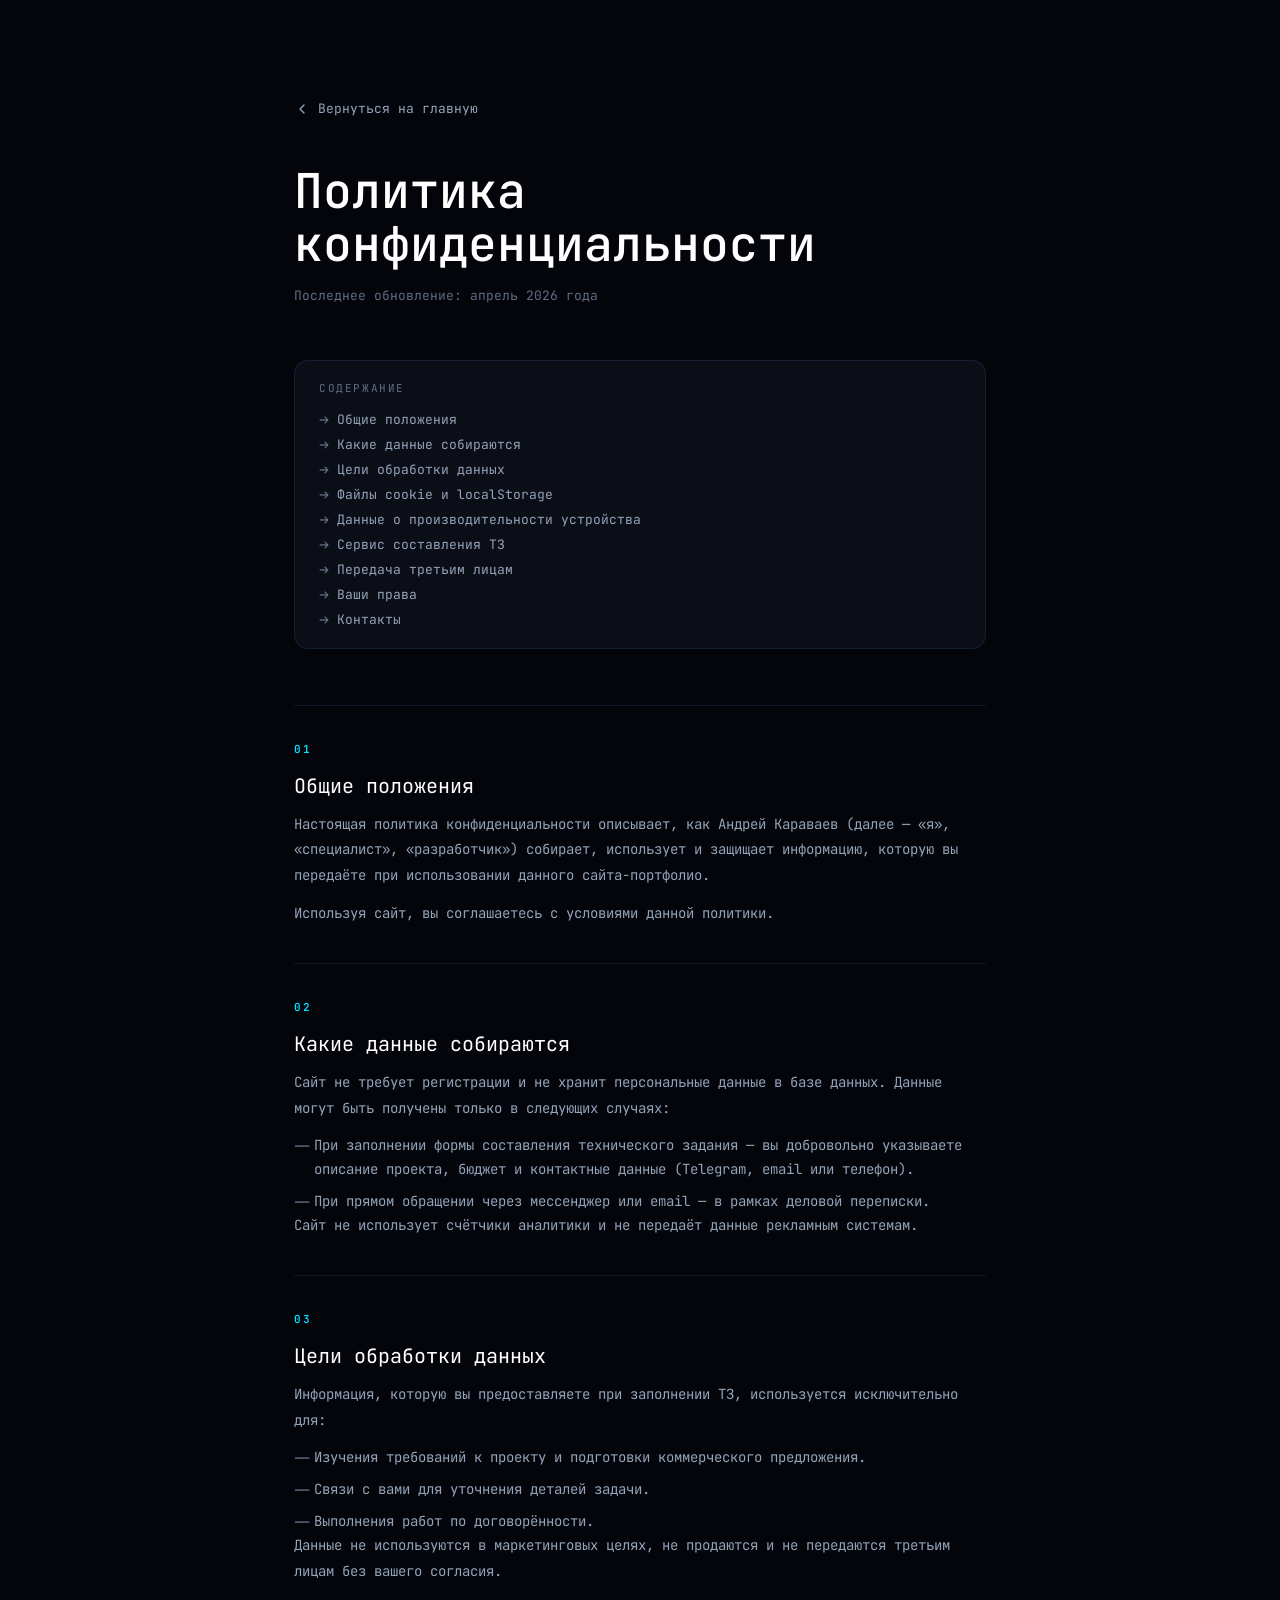
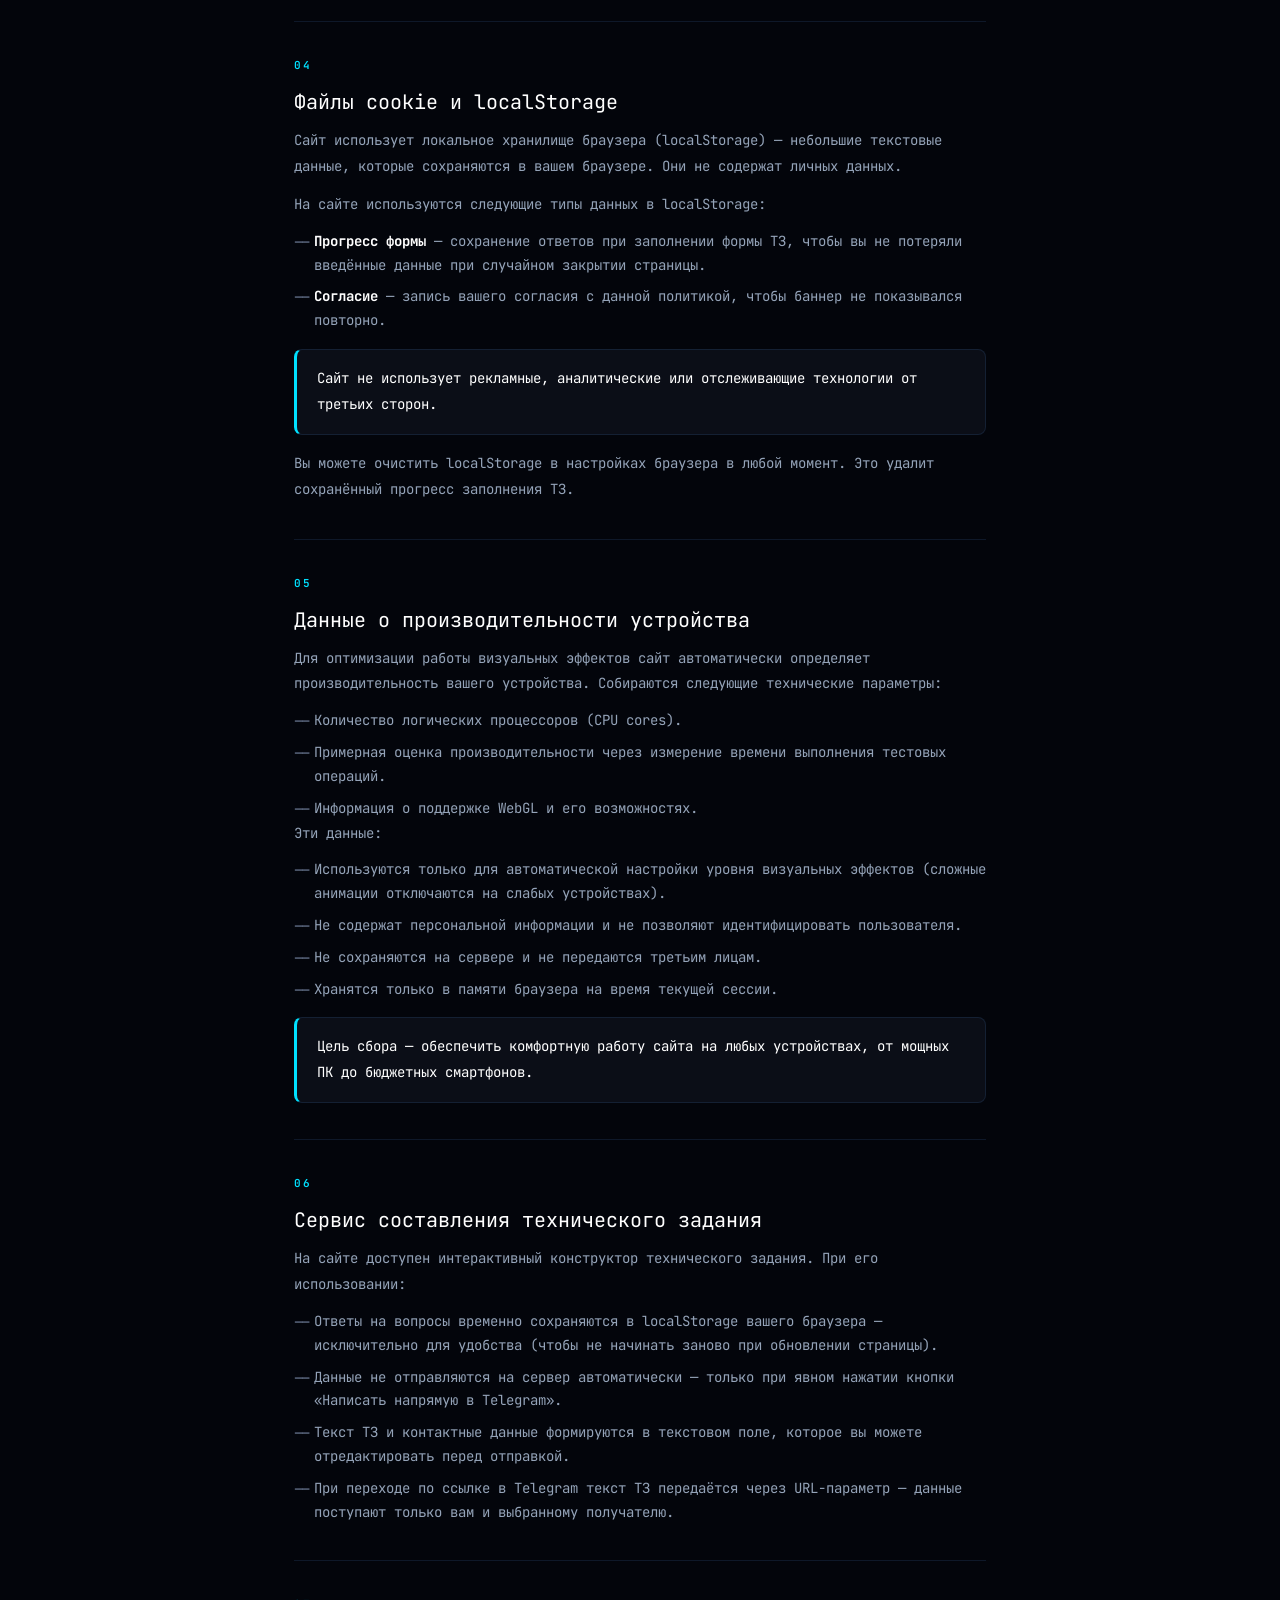
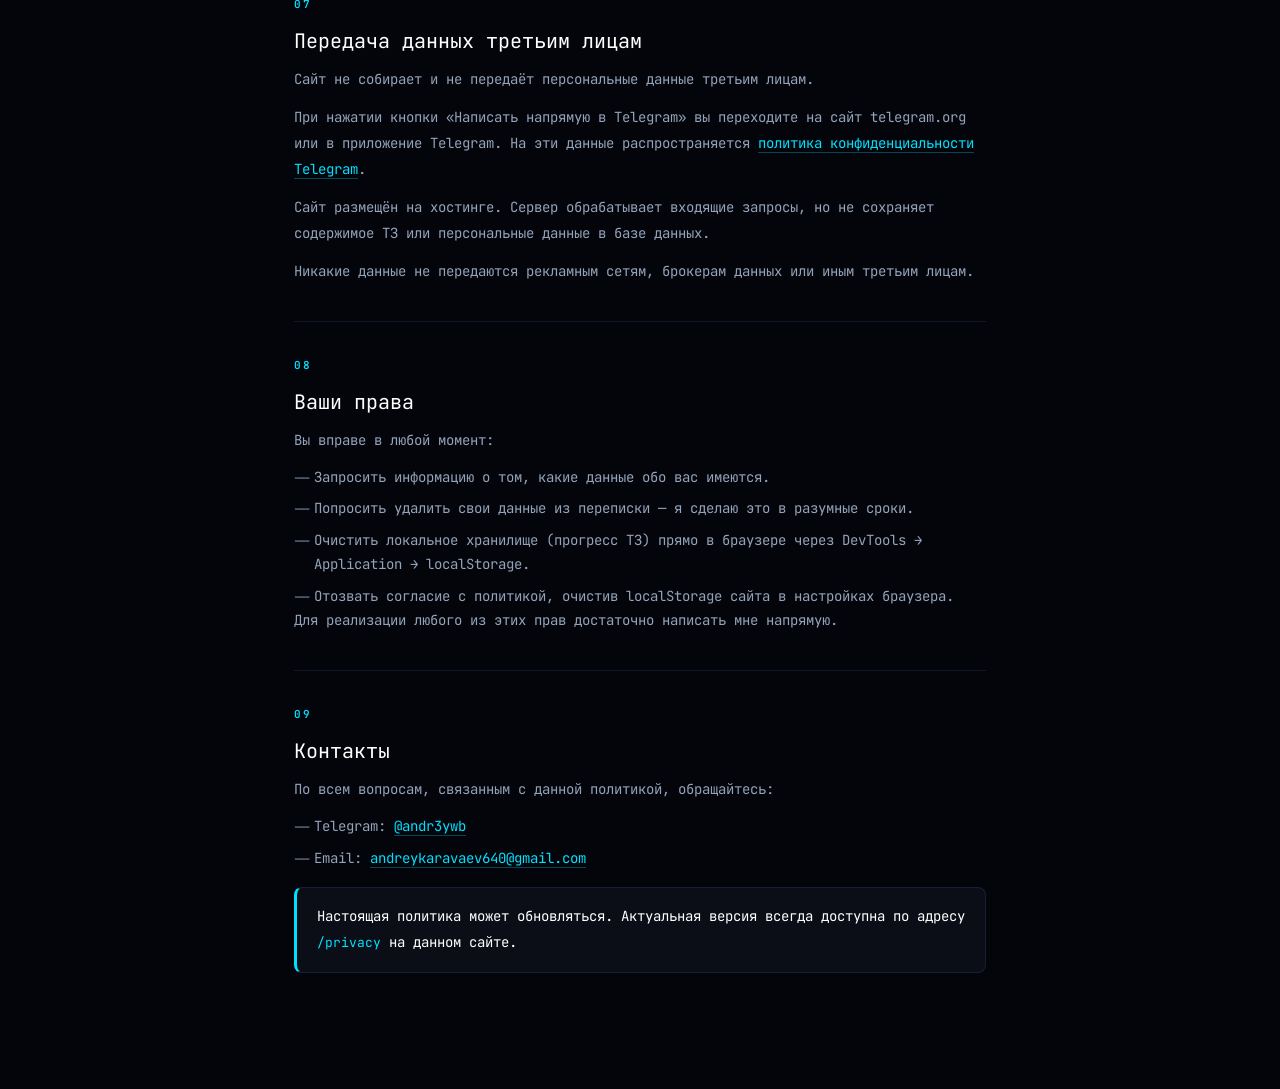
==== privacy.html @ 9a55ae07 "Рефакторинг проекта как статичного сайта" ====
<!DOCTYPE html>
<html lang="ru">
<head>
  <meta charset="UTF-8">
  <meta name="viewport" content="width=device-width, initial-scale=1.0">
  <title>Политика конфиденциальности — Андрей Караваев</title>
  <link rel="stylesheet" href="css/main.css">
  <link rel="stylesheet" href="css/privacy.css">
  <link rel="icon" type="image/x-icon" href="assets/icon.svg">
  <link rel="icon" type="image/png" href="assets/icon.svg">
  <link rel="apple-touch-icon" href="assets/icon.svg">
</head>
<body>
<div class="legal-wrap">

  <a href="index.html" class="legal-back">
    <svg viewBox="0 0 24 24" fill="none" stroke="currentColor" stroke-width="2" stroke-linecap="round" stroke-linejoin="round">
      <polyline points="15 18 9 12 15 6"/>
    </svg>
    Вернуться на главную
  </a>

  <h1 class="legal-title">Политика конфиденциальности</h1>
  <div class="legal-date">Последнее обновление: апрель 2026 года</div>

  <div class="legal-nav">
    <div class="legal-nav-label">Содержание</div>
    <a href="#general">Общие положения</a>
    <a href="#data">Какие данные собираются</a>
    <a href="#purpose">Цели обработки данных</a>
    <a href="#cookies">Файлы cookie и localStorage</a>
    <a href="#performance">Данные о производительности устройства</a>
    <a href="#tz">Сервис составления ТЗ</a>
    <a href="#third-party">Передача третьим лицам</a>
    <a href="#rights">Ваши права</a>
    <a href="#contact">Контакты</a>
  </div>

  <div class="legal-section" id="general">
    <div class="legal-section-title">01</div>
    <h3>Общие положения</h3>
    <p>Настоящая политика конфиденциальности описывает, как Андрей Караваев (далее — «я», «специалист», «разработчик») собирает, использует и защищает информацию, которую вы передаёте при использовании данного сайта-портфолио.</p>
    <p>Используя сайт, вы соглашаетесь с условиями данной политики.</p>
  </div>

  <div class="legal-section" id="data">
    <div class="legal-section-title">02</div>
    <h3>Какие данные собираются</h3>
    <p>Сайт не требует регистрации и не хранит персональные данные в базе данных. Данные могут быть получены только в следующих случаях:</p>
    <ul>
      <li>При заполнении формы составления технического задания — вы добровольно указываете описание проекта, бюджет и контактные данные (Telegram, email или телефон).</li>
      <li>При прямом обращении через мессенджер или email — в рамках деловой переписки.</li>
    </ul>
    <p>Сайт не использует счётчики аналитики и не передаёт данные рекламным системам.</p>
  </div>

  <div class="legal-section" id="purpose">
    <div class="legal-section-title">03</div>
    <h3>Цели обработки данных</h3>
    <p>Информация, которую вы предоставляете при заполнении ТЗ, используется исключительно для:</p>
    <ul>
      <li>Изучения требований к проекту и подготовки коммерческого предложения.</li>
      <li>Связи с вами для уточнения деталей задачи.</li>
      <li>Выполнения работ по договорённости.</li>
    </ul>
    <p>Данные не используются в маркетинговых целях, не продаются и не передаются третьим лицам без вашего согласия.</p>
  </div>

  <div class="legal-section" id="cookies">
    <div class="legal-section-title">04</div>
    <h3>Файлы cookie и localStorage</h3>
    <p>Сайт использует локальное хранилище браузера (localStorage) — небольшие текстовые данные, которые сохраняются в вашем браузере. Они не содержат личных данных.</p>
    <p>На сайте используются следующие типы данных в localStorage:</p>
    <ul>
      <li><strong style="color:var(--text)">Прогресс формы</strong> — сохранение ответов при заполнении формы ТЗ, чтобы вы не потеряли введённые данные при случайном закрытии страницы.</li>
      <li><strong style="color:var(--text)">Согласие</strong> — запись вашего согласия с данной политикой, чтобы баннер не показывался повторно.</li>
    </ul>
    <div class="legal-highlight">
      <p>Сайт не использует рекламные, аналитические или отслеживающие технологии от третьих сторон.</p>
    </div>
    <p>Вы можете очистить localStorage в настройках браузера в любой момент. Это удалит сохранённый прогресс заполнения ТЗ.</p>
  </div>

  <div class="legal-section" id="performance">
    <div class="legal-section-title">05</div>
    <h3>Данные о производительности устройства</h3>
    <p>Для оптимизации работы визуальных эффектов сайт автоматически определяет производительность вашего устройства. Собираются следующие технические параметры:</p>
    <ul>
      <li>Количество логических процессоров (CPU cores).</li>
      <li>Примерная оценка производительности через измерение времени выполнения тестовых операций.</li>
      <li>Информация о поддержке WebGL и его возможностях.</li>
    </ul>
    <p>Эти данные:</p>
    <ul>
      <li>Используются только для автоматической настройки уровня визуальных эффектов (сложные анимации отключаются на слабых устройствах).</li>
      <li>Не содержат персональной информации и не позволяют идентифицировать пользователя.</li>
      <li>Не сохраняются на сервере и не передаются третьим лицам.</li>
      <li>Хранятся только в памяти браузера на время текущей сессии.</li>
    </ul>
    <div class="legal-highlight">
      <p>Цель сбора — обеспечить комфортную работу сайта на любых устройствах, от мощных ПК до бюджетных смартфонов.</p>
    </div>
  </div>

  <div class="legal-section" id="tz">
    <div class="legal-section-title">06</div>
    <h3>Сервис составления технического задания</h3>
    <p>На сайте доступен интерактивный конструктор технического задания. При его использовании:</p>
    <ul>
      <li>Ответы на вопросы временно сохраняются в localStorage вашего браузера — исключительно для удобства (чтобы не начинать заново при обновлении страницы).</li>
      <li>Данные не отправляются на сервер автоматически — только при явном нажатии кнопки «Написать напрямую в Telegram».</li>
      <li>Текст ТЗ и контактные данные формируются в текстовом поле, которое вы можете отредактировать перед отправкой.</li>
      <li>При переходе по ссылке в Telegram текст ТЗ передаётся через URL-параметр — данные поступают только вам и выбранному получателю.</li>
    </ul>
  </div>

  <div class="legal-section" id="third-party">
    <div class="legal-section-title">07</div>
    <h3>Передача данных третьим лицам</h3>
    <p>Сайт не собирает и не передаёт персональные данные третьим лицам.</p>
    <p>При нажатии кнопки «Написать напрямую в Telegram» вы переходите на сайт telegram.org или в приложение Telegram. На эти данные распространяется <a href="https://telegram.org/privacy" target="_blank" rel="noopener noreferrer" class="legal-contact-link">политика конфиденциальности Telegram</a>.</p>
    <p>Сайт размещён на хостинге. Сервер обрабатывает входящие запросы, но не сохраняет содержимое ТЗ или персональные данные в базе данных.</p>
    <p>Никакие данные не передаются рекламным сетям, брокерам данных или иным третьим лицам.</p>
  </div>

  <div class="legal-section" id="rights">
    <div class="legal-section-title">08</div>
    <h3>Ваши права</h3>
    <p>Вы вправе в любой момент:</p>
    <ul>
      <li>Запросить информацию о том, какие данные обо вас имеются.</li>
      <li>Попросить удалить свои данные из переписки — я сделаю это в разумные сроки.</li>
      <li>Очистить локальное хранилище (прогресс ТЗ) прямо в браузере через DevTools → Application → localStorage.</li>
      <li>Отозвать согласие с политикой, очистив localStorage сайта в настройках браузера.</li>
    </ul>
    <p>Для реализации любого из этих прав достаточно написать мне напрямую.</p>
  </div>

  <div class="legal-section" id="contact">
    <div class="legal-section-title">09</div>
    <h3>Контакты</h3>
    <p>По всем вопросам, связанным с данной политикой, обращайтесь:</p>
    <ul>
      <li>Telegram: <a href="https://t.me/andr3ywb" target="_blank" rel="noopener noreferrer" class="legal-contact-link">@andr3ywb</a></li>
      <li>Email: <a href="mailto:andreykaravaev640@gmail.com" class="legal-contact-link">andreykaravaev640@gmail.com</a></li>
    </ul>
    <div class="legal-highlight">
      <p>Настоящая политика может обновляться. Актуальная версия всегда доступна по адресу <code style="font-family:'JetBrains Mono',monospace;color:var(--accent2);font-size:13px">/privacy</code> на данном сайте.</p>
    </div>
  </div>

</div>
</body>
</html>
---- css/main.css ----
/* Цветовая гамма и стиль сайта */
:root {
    --bg:          #03050b;
    --surface:     #0b0e17;
    --surface2:    #141a29;
    --border:      rgba(88, 166, 255, 0.12);
    --border-hi:   rgba(88, 166, 255, 0.3);
    --accent:      #3b82f6;
    --accent2:     #00e1ff;
    --accent-glow: rgba(59, 130, 246, 0.4);
    --blue:        #3b82f6;
    --teal:        #0ea5e9;
    --green:       #10b981;
    --red:         #ef4444;
    --text:        #fff;
    --muted:       #94a3b8;
    --muted2:      #5f6c84;
    --radius:      14px;
    --radius-lg:   20px;
    --shadow:      0 24px 80px -8px #03050b, 0 0 0 1px rgba(59, 130, 246, 0.15);
}
::selection {
    background: var(--accent2);
    color: var(--bg);
}
*,*::before,*::after {
    box-sizing:border-box;
    margin:0;
    padding:0;
    font-family: Unbounded, sans-serif;
}
html {
    width: 100%;
    overflow-x: hidden
}
body {
    background: var(--bg);
    color: var(--text);
    display: flex;
    align-items: center;
    flex-direction: column;
    z-index: 1;
    position: relative;
    min-height: 100vh;
    left: 0;
    right: 0;
}
@font-face {
    font-family:'Unbounded';
    src:url('Unbounded/Unbounded-VariableFont_wght.ttf') format('truetype');
    font-weight:200 900;
    font-style:normal;
    font-display:swap;
}
@font-face {
    font-family:'JetBrains Mono';
    src:url('JetBrains_Mono/JetBrainsMono-VariableFont_wght.ttf') format('truetype');
    font-weight:200 900;
    font-style:normal;
    font-display:swap;
}
.introduce-about h1 {
    font-size: 6vw;
    font-weight: 500;
    transform: scaleX(1.3) !important;
    transform-origin: left;
    color: var(--text);
    line-height: 1.05;
    margin-bottom: 24px;
}
.introduce-about h2 {
    font-size: 3vw;
    font-weight: 300;
    transform-origin: left;
    color: var(--accent2);
    margin-bottom: 20px;
}
.introduce-about h3 {
    font-weight: 300;
    font-family: 'JetBrains Mono', sans-serif;
    font-size: 1.2vw;
    color: var(--muted);
    @media (min-width: 1024px) {
        max-width: 43vw;
    }
}
.introduce::before {
    content: '';
    position: absolute;
    top: 0;
    left: 0;
    width: 100%;
    height: 100%;
    background: var(--bg);
    z-index: 10;
    animation: slideUp 1.8s cubic-bezier(0.77, 0, 0.18, 1) forwards;
    pointer-events: none;
}

.introduce::after {
    content: '';
    position: absolute;
    top: 0;
    left: 0;
    width: 100%;
    height: 100%;
    background: linear-gradient(90deg, var(--bg) 0%, var(--bg) 50%, transparent 100%);
    z-index: 9;
    animation: slideRight 1.8s cubic-bezier(0.77, 0, 0.18, 1) forwards;
    pointer-events: none;
}

.introduce-about h1,
.introduce-about h2,
.introduce-about h3,
.social-links,
.introduce-image {
    opacity: 0;
    transform: translateY(30px) scaleX(1.3);
}

.introduce-about h1 {
    animation: slideInFromBottom 0.6s cubic-bezier(0.23, 1, 0.32, 1) 1.2s forwards;
}

.introduce-about h2 {
    animation: slideInFromBottom 0.6s cubic-bezier(0.23, 1, 0.32, 1) 1.4s forwards;
}

.introduce-about h3 {
    animation: slideInFromBottom 0.6s cubic-bezier(0.23, 1, 0.32, 1) 1.6s forwards;
}

.social-links {
    animation: slideInFromBottom 0.6s cubic-bezier(0.23, 1, 0.32, 1) 1.8s forwards;
}

.introduce-image {
    animation: slideInFromBottom 0.8s cubic-bezier(0.23, 1, 0.32, 1) 1.3s forwards;
}

@keyframes slideUp {
    0% {
        transform: translateY(0);
    }
    80% {
        transform: translateY(-100%);
    }
    100% {
        transform: translateY(-100%);
        opacity: 0;
    }
}

@keyframes slideRight {
    0% {
        transform: translateX(0);
    }
    50% {
        transform: translateX(0);
    }
    100% {
        transform: translateX(100%);
        opacity: 0;
    }
}

@keyframes slideInFromBottom {
    0% {
        opacity: 0;
        transform: translateY(30px);
        filter: blur(5px);
    }
    100% {
        opacity: 1;
        transform: translateY(0);
        filter: blur(0);
    }
}

@media (max-width: 1024px) {
    .introduce::before {
        animation: slideUpMobile 1.5s cubic-bezier(0.77, 0, 0.18, 1) forwards;
    }

    .introduce::after {
        display: none;
    }

    .introduce-about h1,
    .introduce-about h2,
    .introduce-about h3,
    .social-links,
    .introduce-image {
        animation: slideInFromBottom 0.5s cubic-bezier(0.23, 1, 0.32, 1) forwards;
    }

    .introduce-about h1 { animation-delay: 1.0s; }
    .introduce-about h2 { animation-delay: 1.2s; }
    .introduce-about h3 { animation-delay: 1.4s; }
    .social-links { animation-delay: 1.6s; }
    .introduce-image { animation-delay: 1.1s; }

    @keyframes slideUpMobile {
        0% { transform: translateY(0); }
        70% { transform: translateY(-100%); }
        100% { transform: translateY(-100%); opacity: 0; }
    }
}

@media (max-width: 480px) {
    .introduce-about h1 { animation-delay: 0.9s; }
    .introduce-about h2 { animation-delay: 1.1s; }
    .introduce-about h3 { animation-delay: 1.3s; }
    .social-links { animation-delay: 1.5s; }
    .introduce-image { animation-delay: 1.0s; }
}
header nav a {
    text-decoration: none;
    color: var(--text);
    font-family: 'JetBrains Mono', sans-serif;
    transition: 0.5s;
}
header nav a:hover, header nav a:focus, header nav a:active {
    color: var(--accent2);
}
header {
    position: fixed;
    top: 0;
    left: 0;
    width: 100vw;
    display: flex;
    align-items: center;
    justify-content: center;
    z-index: 4;
}

.header-container {
    width: 100%;
    max-width: 1400px;
    margin: 0 auto;
    padding: 0 5vw;
    display: flex;
    justify-content: center;
    align-items: center;
    position: relative;
}

.desktop-nav {
    display: flex;
    align-items: center;
    gap: 2em;
}

.burger-menu {
    display: none;
    flex-direction: column;
    justify-content: space-between;
    width: 50px;
    height: 40px;
    background: transparent;
    border: none;
    cursor: pointer;
    z-index: 5;
    backdrop-filter: blur(20px);
    padding: 5px;
    border-radius: 10px;
}

.burger-line {
    width: 100%;
    height: 2px;
    background: var(--accent2);
    transition: transform 0.3s ease, opacity 0.3s ease, background-color 0.3s ease;
    border-radius: 2px;
}

.burger-menu.active .burger-line:nth-child(1) {
    transform: translateY(14px) rotate(45deg);
}

.burger-menu.active .burger-line:nth-child(2) {
    opacity: 0;
}

.burger-menu.active .burger-line:nth-child(3) {
    transform: translateY(-14px) rotate(-45deg);
}

.mobile-nav {
    position: fixed;
    top: 0;
    right: -100%;
    width: min(320px, 80vw);
    height: 100vh;
    background: var(--surface);
    backdrop-filter: blur(20px);
    padding: 2rem 1.5rem;
    transition: right 0.5s cubic-bezier(0.23, 1, 0.32, 1);
    border-radius: 25px 0 0 25px;
    display: flex;
    flex-direction: column;
    box-shadow: -10px 0 30px rgba(0, 0, 0, 0.5);
    z-index: 4;
}

.mobile-nav.active {
    right: 0;
    z-index: 4;
}

.mobile-nav-header {
    display: flex;
    justify-content: space-between;
    align-items: center;
    margin-bottom: 2.5rem;
    padding-bottom: 1rem;
    border-bottom: 1px solid var(--border);
}

.mobile-nav-title {
    font-family: 'JetBrains Mono', monospace;
    font-size: 1.2rem;
    color: var(--accent2);
    font-weight: 500;
}

.mobile-nav-close {
    background: transparent;
    border: none;
    color: var(--muted);
    font-size: 2rem;
    line-height: 1;
    cursor: pointer;
    transition: color 0.3s ease;
    padding: 0;
    width: 30px;
    height: 30px;
    display: flex;
    align-items: center;
    justify-content: center;
}

.mobile-nav-close:hover {
    color: var(--accent2);
}

.mobile-nav-links {
    display: flex;
    flex-direction: column;
    align-items: flex-start;
    justify-content: center;
    gap: 1rem;
    margin-bottom: 2rem;
    flex: 1;
}

.mobile-link {
    font-family: 'JetBrains Mono', monospace;
    font-size: 1.5rem;
    color: var(--text);
    text-decoration: none;
    padding: 0.75rem 1rem;
    transition: all 0.3s ease;
    border-radius: 8px;
    background: linear-gradient(90deg, transparent 0%, transparent 100%);
}

.mobile-link:active {
    transform: translateY(5px);
}

.mobile-link-tz {
    background: var(--accent2);
    color: var(--bg);
    text-align: center;
    margin-top: 1rem;
    font-family: 'JetBrains Mono', monospace;
    font-size: 1.5rem;
    text-decoration: none;
    padding: 0.75rem 1rem;
    transition: all 0.3s ease;
    border-radius: 8px;
}

.mobile-link-tz:active {
    transform: translateY(5px);
}

.mobile-nav-social {
    font-size: 16px;
    display: flex;
    flex-direction: column;
    align-items: center;
    justify-content: center;
    gap: 0.75rem;
}

.mobile-social-link {
    font-family: 'JetBrains Mono', monospace;
    font-size: 0.9rem;
    color: var(--muted);
    text-decoration: none;
    transition: color 0.3s ease;
}

.mobile-social-link:hover {
    color: var(--accent2);
}

.mobile-nav-overlay {
    position: fixed;
    top: 0;
    left: 0;
    width: 100%;
    height: 100%;
    background: rgba(3, 5, 11, 0.8);
    backdrop-filter: blur(4px);
    opacity: 0;
    visibility: hidden;
    transition: opacity 0.4s ease, visibility 0.4s ease;
}

.mobile-nav-overlay.active {
    opacity: 1;
    visibility: visible;
    z-index: 3;
}


@media (max-width: 1024px) {
    .header-container {
        justify-content: space-between;
        padding: 4vw;
    }

    .desktop-nav {
        display: none;
    }

    .burger-menu {
        display: flex;
    }
}

@media (max-width: 480px) {
    .mobile-link {
        font-size: 1.25rem;
        padding: 0.6rem 0.8rem;
    }
    .mobile-link-tz {
        font-size: 1.25rem;
    }
}
.body-section-introduce {
    display: flex;
    align-items: center;
    justify-content: space-between;
}
.social-links {
    display: flex;
    align-items: center;
    gap: 16px;
    margin-top: 32px;
}
.social-link {
    color: var(--muted2);
    display: grid;
    place-items: center;
    transition: 0.2s;
    aspect-ratio: 1 / 1;
    border-radius: 50%;
    border: 0.15vw solid var(--muted2);
    width: 2vw;
    padding: 0.3vw;
}
.social-link svg {
    fill: currentColor;
}
.social-link:hover {
    background-color: var(--accent2);
    border: 0.15vw solid var(--accent2);
    color: var(--bg);
    transform: scale(1.2);
    box-shadow: var(--accent2) 0 0 25px;
}
.btn-tz {
    font-family: 'JetBrains Mono', monospace;
    font-size: 1.2vw;
    background: var(--accent2);
    color: var(--bg);
    text-decoration: none;
    padding: 15px 25px;
    border-radius: 7px;
    margin-left: 8px;
    transition: 0.2s;
}
header nav {
    padding: 17px 15px;
    display: flex;
    align-items: center;
    justify-content: space-around;
    border-radius: 2em;
    border: none;
    min-width: 300px;
    backdrop-filter: blur(20px);
    gap: 2em;
}
.body-section {
    height: 100vh;
    display: flex;
    justify-content: center;
    align-items: center;
}
.body-section-container {
    display: grid;
    grid-template-columns: 1fr clamp(320px, 40vw, 600px);
    align-items: center;
    width: 100%;
    max-width: 100%;
    padding: 0 3vw 0 5vw;
    gap: 6vw;
    box-sizing: border-box;
}

.introduce-about {
    min-width: 0;
    overflow: visible;
}

.introduce-image {
    display: flex;
    align-items: center;
    justify-content: center;
    height: 100%;
    min-height: 60vh;
}

.photo-frame {
    position: relative;
    width: 100%;
    display: flex;
    justify-content: center;
    align-items: center;
}

.photo-glow {
    display: none;
}

@media (max-width: 1024px) {
    .body-section {
        height: auto;
        min-height: 100vh;
        padding: 100px 0 60px;
        width: 100vw;
    }
    .introduce {
        padding-top: 80px;
    }
    .body-section-container {
        grid-template-columns: 1fr;
        grid-template-rows: auto auto;
        justify-items: center;
        text-align: center;
        gap: 32px;
        padding: 0 6vw;
    }
    .introduce-image {
        grid-row: 1;
        width: clamp(250px, 60vw, 400px);
        min-height: unset;
        justify-content: center;
    }
    .photo-frame {
        max-width: 100%;
    }
    .introduce-about {
        grid-row: 2;
        width: 100%;
        overflow: visible;
    }
    .introduce-about h1 {
        font-size: clamp(28px, 10vw, 48px);
        transform: scaleX(1.3);
        transform-origin: center;
        max-width: 100%;
        display: block;
        text-align: center;
    }
    .introduce-about h2 {
        font-size: clamp(16px, 5vw, 36px);
        text-align: center;
    }
    .introduce-about h3 {
        font-size: clamp(12px, 2.5vw, 18px);
        text-align: justify-all;
    }
    .social-links {
        justify-content: center;
        flex-wrap: wrap;
    }
    .social-link {
        width: clamp(36px, 6vw, 48px);
        border: 0.5vw solid;
        padding: 6px;
    }
    .btn-tz {
        font-size: clamp(12px, 2.5vw, 16px);
    }
}

@media (max-width: 480px) {
    .body-section-container {
        gap: 24px;
        padding: 0 5vw;
    }
    .introduce-about h2 {
        font-size: clamp(20px, 7vw, 30px);
    }
    .introduce-about h3 {
        font-size: 15px;
    }
    .introduce-image {
        width: clamp(160px, 65vw, 280px);
    }
    .social-link {
        width: 38px;
        padding: 6px;
    }
    .btn-tz {
        font-size: 13px;
        padding: 10px 16px;
        margin-left: 0;
    }
}

.projects-section {
    position: relative;
    width: 100%;
    min-height: 100vh;
    padding: 0;
    overflow: visible;
    perspective: 1000px;
    perspective-origin: 50% 50%;
}

.projects-container {
    max-width: 1400px;
    margin: 0 auto;
    padding: 10vh 5vw 20vh;
    position: relative;
    z-index: 1;
}


.section-title-wrapper {
    position: relative;
    height: 60vh;
    display: flex;
    align-items: center;
    justify-content: center;
    margin-bottom: 10vh;
    perspective: 1200px;
}

.section-title {
    font-size: clamp(48px, 12vw, 140px);
    font-weight: 200;
    color: var(--text);
    letter-spacing: -0.02em;
    transform-style: preserve-3d;
    will-change: transform, filter, opacity;
    text-align: center;
    line-height: 1;
    position: relative;
}

.section-title::after {
    content: '';
    position: absolute;
    bottom: -20px;
    left: 50%;
    transform: translateX(-50%);
    width: 0;
    height: 2px;
    background: var(--accent2);
    transition: width 0.8s ease;
    box-shadow: 0 0 20px var(--accent2);
}

.section-title.visible::after {
    width: 200px;
}


.project-card {
    position: relative;
    width: 100%;
    min-height: 70vh;
    margin-bottom: 15vh;
    display: grid;
    grid-template-columns: 1fr 1fr;
    gap: 4vw;
    align-items: center;
    transform-style: preserve-3d;
    will-change: transform, opacity, filter;
    opacity: 0.3;
}

.project-card:nth-child(even) {
    direction: rtl;
}

.project-card:nth-child(even) > * {
    direction: ltr;
}

.project-card.visible {
    opacity: 1;
    transform: rotateX(0deg) translateZ(0) scale(1);
    filter: blur(0);
}

.project-content {
    padding: 2rem;
    position: relative;
    z-index: 2;
}

.project-meta {
    display: flex;
    align-items: center;
    gap: 1rem;
    margin-bottom: 1.5rem;
    font-family: 'JetBrains Mono', monospace;
    font-size: 0.85rem;
}

.project-number {
    color: var(--accent2);
    font-weight: 600;
    font-size: 0.9rem;
}

.project-status {
    color: var(--muted2);
    padding: 0.3rem 0.8rem;
    border: 1px solid var(--border);
    border-radius: 20px;
    background: var(--surface);
}

.project-name {
    font-size: clamp(32px, 5vw, 64px);
    font-weight: 400;
    color: var(--text);
    margin-bottom: 1.5rem;
    line-height: 1.1;
    letter-spacing: -0.01em;
}

.project-desc {
    font-family: 'JetBrains Mono', monospace;
    font-size: clamp(16px, 1.5vw, 20px);
    color: var(--muted);
    line-height: 1.7;
    margin-bottom: 2rem;
    max-width: 90%;
    font-weight: 300;
}

.project-stack {
    display: flex;
    flex-wrap: wrap;
    gap: 0.6rem;
    margin-bottom: 2.5rem;
}

.tech-tag {
    font-family: 'JetBrains Mono', monospace;
    font-size: 0.9rem;
    color: var(--accent);
    padding: 0.4rem 0.9rem;
    background: var(--surface2);
    border: 1px solid var(--border);
    border-radius: 4px;
    transition: all 0.3s ease;
}

.tech-tag:hover {
    border-color: var(--accent2);
    color: var(--accent2);
    transform: translateY(-2px);
}

.project-links {
    display: flex;
    gap: 1rem;
}

.project-link {
    font-family: 'JetBrains Mono', monospace;
    font-size: 1rem;
    text-decoration: none;
    padding: 0.8rem 1.5rem;
    border-radius: 6px;
    transition: all 0.3s ease;
    position: relative;
    overflow: hidden;
}

.project-link.primary {
    background: var(--accent2);
    color: var(--bg);
    font-weight: 500;
}

.project-link.primary:hover {
    transform: translateY(-2px);
    box-shadow: 0 10px 30px rgba(0, 225, 255, 0.3);
}

.project-link:not(.primary) {
    color: var(--text);
    border: 1px solid var(--border);
    background: transparent;
}

.project-link:not(.primary):hover {
    border-color: var(--accent2);
    color: var(--accent2);
}

.project-link.disabled {
    opacity: 0.5;
    cursor: not-allowed;
    pointer-events: none;
}


.project-visual {
    position: relative;
    height: 100%;
    min-height: 400px;
    display: flex;
    align-items: center;
    justify-content: center;
    background: var(--surface);
    border-radius: var(--radius-lg);
    border: 1px solid var(--border);
    overflow: hidden;
}

.visual-inner {
    position: relative;
    width: 80%;
    height: 80%;
    display: flex;
    align-items: center;
    justify-content: center;
}

.network-mesh {
    position: absolute;
    width: 100%;
    height: 100%;
    background:
            radial-gradient(circle at 30% 30%, var(--accent-glow) 0%, transparent 50%),
            radial-gradient(circle at 70% 70%, rgba(0, 225, 255, 0.2) 0%, transparent 50%);
    opacity: 0.6;
}

.node {
    position: absolute;
    width: 12px;
    height: 12px;
    background: var(--accent2);
    border-radius: 50%;
    box-shadow: 0 0 20px var(--accent2);
    animation: pulse 2s ease-in-out infinite;
}

.node-1 { top: 30%; left: 30%; animation-delay: 0s; }
.node-2 { top: 60%; left: 60%; animation-delay: 0.6s; }
.node-3 { top: 45%; left: 45%; animation-delay: 1.2s; }

@keyframes pulse {
    0%, 100% { transform: scale(1); opacity: 1; }
    50% { transform: scale(1.5); opacity: 0.5; }
}

.orbital-system {
    position: relative;
    width: 200px;
    height: 200px;
}

.orbit {
    position: absolute;
    border: 1px solid var(--border-hi);
    border-radius: 50%;
    top: 50%;
    left: 50%;
    transform: translate(-50%, -50%);
}

.orbit-1 {
    width: 100%;
    height: 100%;
    animation: rotate 10s linear infinite;
}

.orbit-2 {
    width: 60%;
    height: 60%;
    animation: rotate 7s linear infinite reverse;
}

.orbit::before {
    content: '';
    position: absolute;
    width: 8px;
    height: 8px;
    background: var(--accent);
    border-radius: 50%;
    top: -4px;
    left: 50%;
    transform: translateX(-50%);
    box-shadow: 0 0 10px var(--accent);
}

.planet {
    position: absolute;
    width: 40px;
    height: 40px;
    background: radial-gradient(circle at 30% 30%, var(--accent2), var(--accent));
    border-radius: 50%;
    top: 50%;
    left: 50%;
    transform: translate(-50%, -50%);
    box-shadow: 0 0 30px var(--accent-glow);
}

@keyframes rotate {
    from { transform: translate(-50%, -50%) rotate(0deg); }
    to { transform: translate(-50%, -50%) rotate(360deg); }
}

.radar-screen {
    position: relative;
    width: 200px;
    height: 200px;
    border: 2px solid var(--border-hi);
    border-radius: 50%;
    background: radial-gradient(circle, var(--surface2) 0%, var(--surface) 100%);
    overflow: hidden;
}

.radar-sweep {
    position: absolute;
    width: 50%;
    height: 50%;
    top: 50%;
    left: 50%;
    background: linear-gradient(45deg, transparent 50%, rgba(239, 68, 68, 0.3) 100%);
    transform-origin: 0 0;
    animation: sweep 4s linear infinite;
    border-radius: 0 0 100% 0;
}

.blip {
    position: absolute;
    width: 8px;
    height: 8px;
    background: var(--red);
    border-radius: 50%;
    box-shadow: 0 0 10px var(--red);
    animation: blip 2s ease-in-out infinite;
}

.blip-1 { top: 30%; left: 60%; animation-delay: 1s; }
.blip-2 { top: 70%; left: 30%; animation-delay: 2.5s; }

@keyframes sweep {
    from { transform: rotate(0deg); }
    to { transform: rotate(360deg); }
}

@keyframes blip {
    0%, 100% { opacity: 0; transform: scale(0); }
    50% { opacity: 1; transform: scale(1); }
}

.candle-chart {
    display: flex;
    align-items: flex-end;
    gap: 8px;
    height: 150px;
    padding: 20px;
}

.candle {
    width: 20px;
    background: var(--surface2);
    border: 1px solid var(--border-hi);
    position: relative;
    animation: grow 1s ease-out forwards;
    transform-origin: bottom;
    transform: scaleY(0);
}

.candle.green { background: var(--green); border-color: var(--green); }
.candle.red { background: var(--red); border-color: var(--red); }
.candle.tall { height: 120px; animation-delay: 0.2s; }
.candle:not(.tall) { height: 80px; }
.candle:nth-child(1) { animation-delay: 0s; }
.candle:nth-child(2) { animation-delay: 0.1s; }
.candle:nth-child(3) { animation-delay: 0.2s; height: 100px; }
.candle:nth-child(4) { animation-delay: 0.3s; }
.candle:nth-child(5) { animation-delay: 0.4s; height: 60px; }

.candle::before {
    content: '';
    position: absolute;
    width: 2px;
    height: 20px;
    background: inherit;
    left: 50%;
    transform: translateX(-50%);
    top: -10px;
}

.candle::after {
    content: '';
    position: absolute;
    width: 2px;
    height: 15px;
    background: inherit;
    left: 50%;
    transform: translateX(-50%);
    bottom: -8px;
}

@keyframes grow {
    to { transform: scaleY(1); }
}

.building-3d {
    position: relative;
    width: 120px;
    height: 180px;
    transform-style: preserve-3d;
    transform: rotateX(-20deg) rotateY(45deg);
    animation: buildingFloat 6s ease-in-out infinite;
}

.floor {
    position: absolute;
    width: 100%;
    height: 50px;
    background: var(--surface2);
    border: 1px solid var(--border-hi);
    left: 0;
}

.floor-1 { bottom: 0; transform: translateZ(0); }
.floor-2 { bottom: 55px; transform: translateZ(10px); }
.floor-3 { bottom: 110px; transform: translateZ(20px); }

.roof {
    position: absolute;
    bottom: 165px;
    left: 50%;
    transform: translateX(-50%) translateZ(30px);
    width: 0;
    height: 0;
    border-left: 60px solid transparent;
    border-right: 60px solid transparent;
    border-bottom: 40px solid var(--accent);
    filter: drop-shadow(0 0 15px var(--accent-glow));
}

@keyframes buildingFloat {
    0%, 100% { transform: rotateX(-20deg) rotateY(45deg) translateY(0); }
    50% { transform: rotateX(-20deg) rotateY(45deg) translateY(-10px); }
}


@media (max-width: 1024px) {
    .project-card {
        grid-template-columns: 1fr;
        min-height: auto;
        gap: 2rem;
    }

    .project-card:nth-child(even) {
        direction: ltr;
    }

    .project-visual {
        min-height: 300px;
        order: -1;
    }

    .section-title-wrapper {
        height: 40vh;
    }
}

@media (max-width: 480px) {
    .projects-container {
        padding: 5vh 4vw 10vh;
    }

    .project-content {
        padding: 1rem;
    }

    .project-stack {
        gap: 0.4rem;
    }

    .tech-tag {
        font-size: 0.7rem;
        padding: 0.3rem 0.6rem;
    }
}
.section-title,
.project-card {
    transition: none !important;
    will-change: transform, filter, opacity;
}

.section-title.visible,
.project-card.visible {
    transition: transform 0.8s cubic-bezier(0.23, 1, 0.32, 1),
    filter 0.6s ease-out,
    opacity 0.4s ease-out !important;
}

.section-title-wrapper {
    height: 80vh;
    margin-bottom: 15vh;
}

.project-card {
    margin-bottom: 25vh;
    min-height: 60vh;
}

.project-visual .visual-inner {
    opacity: 0;
    transform: scale(0.9);
    transition: opacity 1s ease 0.3s, transform 1s ease 0.3s;
}

.project-card.visible .project-visual .visual-inner {
    opacity: 1;
    transform: scale(1);
}

.project-content > * {
    opacity: 0;
    transform: translateY(30px);
    transition: opacity 0.8s ease, transform 0.8s ease;
}

.project-card.visible .project-content > * {
    opacity: 1;
    transform: translateY(0);
}

.project-card.visible .project-meta { transition-delay: 0.1s; }
.project-card.visible .project-name { transition-delay: 0.2s; }
.project-card.visible .project-desc { transition-delay: 0.3s; }
.project-card.visible .project-stack { transition-delay: 0.4s; }
.project-card.visible .project-links { transition-delay: 0.5s; }


.gallery-modal {
    position: fixed;
    inset: 0;
    z-index: 1000;
    display: flex;
    align-items: center;
    justify-content: center;
    opacity: 0;
    visibility: hidden;
    transition: opacity 0.4s ease, visibility 0.4s ease;
}

.gallery-modal.active {
    opacity: 1;
    visibility: visible;
}

.gallery-backdrop {
    position: absolute;
    inset: 0;
    background: rgba(3, 5, 11, 0.95);
    backdrop-filter: blur(20px);
    opacity: 0;
    transition: opacity 0.4s ease;
}

.gallery-modal.active .gallery-backdrop {
    opacity: 1;
}

.gallery-container {
    position: relative;
    width: 90vw;
    max-width: 1200px;
    height: 80vh;
    z-index: 1001;
    transform: scale(0.9) translateY(20px);
    transition: transform 0.5s cubic-bezier(0.23, 1, 0.32, 1);
}

.gallery-modal.active .gallery-container {
    transform: scale(1) translateY(0);
}

.gallery-close {
    position: absolute;
    top: -50px;
    right: 0;
    width: 44px;
    height: 44px;
    background: var(--surface);
    border: 1px solid var(--border);
    border-radius: 50%;
    cursor: pointer;
    display: grid;
    place-items: center;
    transition: all 0.3s ease;
    z-index: 10;
}

.gallery-close:hover {
    border-color: var(--accent2);
    box-shadow: 0 0 20px var(--accent-glow);
    transform: rotate(90deg);
}

.gallery-close svg {
    width: 20px;
    height: 20px;
    stroke: var(--text);
    stroke-width: 2;
    fill: none;
}

.gallery-slider {
    width: 100%;
    height: 100%;
    overflow: hidden;
    border-radius: var(--radius-lg);
    border: 1px solid var(--border);
    background: var(--surface);
    box-shadow: var(--shadow);
}

.gallery-track {
    display: flex;
    height: 100%;
    transition: transform 0.6s cubic-bezier(0.23, 1, 0.32, 1);
}

.gallery-slide {
    min-width: 100%;
    height: 100%;
    display: flex;
    align-items: center;
    justify-content: center;
    padding: 2rem;
}

.gallery-slide img {
    max-width: 100%;
    max-height: 100%;
    object-fit: contain;
    border-radius: var(--radius);
    box-shadow: 0 20px 60px rgba(0, 0, 0, 0.5);
}

.gallery-nav {
    position: absolute;
    bottom: -70px;
    left: 50%;
    transform: translateX(-50%);
    display: flex;
    align-items: center;
    gap: 2rem;
}

.gallery-btn {
    width: 50px;
    height: 50px;
    background: var(--surface);
    border: 1px solid var(--border);
    border-radius: 50%;
    cursor: pointer;
    display: grid;
    place-items: center;
    transition: all 0.3s ease;
}

.gallery-btn:hover:not(:disabled) {
    border-color: var(--accent2);
    box-shadow: 0 0 20px var(--accent-glow);
    transform: scale(1.1);
}

.gallery-btn:disabled {
    opacity: 0.3;
    cursor: not-allowed;
}

.gallery-btn svg {
    width: 24px;
    height: 24px;
    stroke: var(--text);
    stroke-width: 2;
    fill: none;
}

.gallery-dots {
    display: flex;
    gap: 0.75rem;
}

.gallery-dot {
    width: 8px;
    height: 8px;
    background: var(--border-hi);
    border-radius: 50%;
    cursor: pointer;
    transition: all 0.3s ease;
    position: relative;
}

.gallery-dot::after {
    content: '';
    position: absolute;
    inset: -4px;
    border: 1px solid transparent;
    border-radius: 50%;
    transition: border-color 0.3s ease;
}

.gallery-dot:hover {
    background: var(--accent);
}

.gallery-dot.active {
    background: var(--accent2);
    box-shadow: 0 0 10px var(--accent2);
}

.gallery-dot.active::after {
    border-color: var(--accent2);
}

.gallery-counter {
    position: absolute;
    top: -50px;
    left: 0;
    font-family: 'JetBrains Mono', monospace;
    font-size: 0.9rem;
    color: var(--muted);
}

.gallery-counter span:first-child {
    color: var(--accent2);
    font-weight: 600;
}

@media (max-width: 768px) {
    .gallery-container {
        width: 95vw;
        height: 60vh;
    }

    .gallery-nav {
        bottom: -60px;
        gap: 1rem;
    }

    .gallery-btn {
        width: 44px;
        height: 44px;
    }

    .gallery-close {
        top: -45px;
        width: 40px;
        height: 40px;
    }
}
.about {
    min-height: 100vh;
    display: flex;
    justify-content: center;
    align-items: center;
    padding: 100px 5vw;
    font-family: "JetBrains Mono", monospace !important;
}

.terminal-window {
    width: min(780px, 92vw);
    background: var(--surface);
    border: 1px solid var(--border);
    border-radius: 12px;
    overflow-x: hidden;
    overflow-y: auto;
    box-shadow: var(--shadow);
}
.terminal-topbar {
    display: flex;
    align-items: center;
    gap: 12px;
    padding: 12px 16px;
    background: var(--surface2);
    border-bottom: 1px solid var(--border);
    position: relative;
    user-select: none;
}

.terminal-dots {
    display: flex;
    gap: 7px;
    flex-shrink: 0;
}

.dot {
    width: 12px;
    height: 12px;
    border-radius: 50%;
}
.dot-red    { background: #ff5f57; }
.dot-yellow { background: #febc2e; }
.dot-green  { background: #28c840; }

.terminal-title {
    position: absolute;
    left: 50%;
    transform: translateX(-50%);
    font-family: 'JetBrains Mono', monospace;
    font-size: 12px;
    color: var(--muted2);
    pointer-events: none;
}

.terminal-body {
    padding: 24px 28px 32px;
    display: flex;
    flex-direction: column;
    gap: 0;
    max-height: 70vh;
    overflow-y: auto;
    scroll-behavior: smooth;
}

.terminal-body::-webkit-scrollbar { width: 4px; }
.terminal-body::-webkit-scrollbar-track { background: transparent; }
.terminal-body::-webkit-scrollbar-thumb { background: var(--border-hi); border-radius: 2px; }

.terminal-line {
    display: flex;
    align-items: center;
    margin-top: 20px;
    font-family: 'JetBrains Mono', monospace;
    font-size: clamp(13px, 1.3vw, 15px);
    line-height: 1.5;
}

.terminal-line:first-child { margin-top: 0; }

.prompt  { color: var(--text); white-space: nowrap; font-family: 'JetBrains Mono', monospace;}
.cmd-text { color: var(--text); font-family: 'JetBrains Mono', monospace;}

.terminal-output {
    font-family: 'JetBrains Mono', monospace;
    font-size: clamp(12px, 1.2vw, 14px);
    color: var(--muted);
    line-height: 1.85;
    margin-top: 8px;
    margin-left: 2px;
    padding-left: 14px;
    border-left: 1px solid var(--border);
}

.out-accent { color: var(--accent2); font-family: 'JetBrains Mono', monospace;}
.out-result { color: var(--accent2); font-family: 'JetBrains Mono', monospace;}
.out-muted  { font-family: 'JetBrains Mono', monospace;}
.terminal-link { font-family: 'JetBrains Mono', monospace; text-decoration: underline; color: var(--accent2); }

.loading-dots {
    font-family: 'JetBrains Mono', monospace;
    color: var(--accent2);
}

.cursor-blink {
    display: inline-block;
    color: var(--text);
    font-family: 'JetBrains Mono', monospace;
    animation: blink 1.1s step-end infinite;
}

@keyframes blink {
    0%, 100% { opacity: 1; }
    50%       { opacity: 0; }
}

@media (max-width: 600px) {
    .terminal-title  { display: none; }
    .terminal-body   { padding: 16px 16px 24px; max-height: 80vh; }
    .terminal-line   { flex-wrap: wrap; margin-top: 16px; }
    .terminal-output { font-size: 12px; padding-left: 10px; }
}

.profile-photo {
    width: 35vw;
    @media (max-width: 1024px) {
        width: 45vw;
    }
    @media (max-width: 640px) {
        width: 70vw;
    }
    height: auto;
    display: block;
    -webkit-mask-composite: destination-in;
    mask-image: linear-gradient(
            to bottom,
            black 0%,
            black 55%,
            black 70%,      /* Increased from 55% */
            rgba(0,0,0,0.9) 87%,  /* Less transparent */
            transparent 100%      /* Fully visible at bottom */
    ),
    linear-gradient(
            to right,
            transparent 0%,
            black 12%,
            black 88%,
            transparent 100%
    );
    mask-composite: intersect;
    filter: drop-shadow(0 10px 60px var(--surface2));
}

.cookie-banner {
    position: fixed;
    bottom: 20px;
    left: 20px;
    right: 20px;
    z-index: 9999;
    display: none;
    justify-content: center;
    align-items: center;
    pointer-events: none;
}

.cookie-content {
    max-width: 1100px;
    width: fit-content;
    background: var(--surface);
    backdrop-filter: blur(20px);
    -webkit-backdrop-filter: blur(20px);
    border: 1px solid var(--border-hi);
    border-radius: var(--radius-lg);
    box-shadow: var(--shadow), 0 10px 40px -10px rgba(0, 225, 255, 0.2);
    padding: 16px 24px;
    display: flex;
    align-items: center;
    gap: 24px;
    pointer-events: all;
    animation: slideUpCookie 0.6s cubic-bezier(0.23, 1, 0.32, 1) forwards;
    transform-origin: bottom center;
}

@keyframes slideUpCookie {
    0% {
        opacity: 0;
        transform: translateY(30px) scale(0.95);
    }
    100% {
        opacity: 1;
        transform: translateY(0) scale(1);
    }
}
.cookie-policy-link {
    color: var(--accent2);
    text-decoration: none;
    border-bottom: 1px solid rgba(0, 225, 255, 0.35);
    font-family: 'JetBrains Mono', monospace;
    transition: border-color 0.2s;
}
.cookie-policy-link:hover { border-color: var(--accent2); }
.cookie-icon {
    color: var(--accent2);
    flex-shrink: 0;
    display: flex;
    align-items: center;
    justify-content: center;
    border: 1px solid var(--border);
    border-radius: 50%;
    width: 48px;
    height: 48px;
    background: var(--surface2);
}

.cookie-icon svg {
    width: 28px;
    height: 28px;
}

.cookie-text h4 {
    font-family: 'JetBrains Mono', monospace;
    font-size: 1rem;
    font-weight: 500;
    color: var(--text);
    margin-bottom: 4px;
    letter-spacing: 0.02em;
}

.cookie-text p {
    font-family: 'JetBrains Mono', monospace;
    font-size: 0.85rem;
    color: var(--muted);
    line-height: 1.5;
    margin: 0;
    max-width: 500px;
}

.cookie-actions {
    display: flex;
    align-items: center;
    gap: 12px;
    flex-shrink: 0;
}

.cookie-btn {
    font-family: 'JetBrains Mono', monospace;
    font-size: 0.9rem;
    padding: 10px 22px;
    border-radius: 8px;
    border: none;
    cursor: pointer;
    transition: all 0.25s ease;
    font-weight: 500;
    letter-spacing: 0.02em;
    white-space: nowrap;
}

.cookie-btn-primary {
    background: var(--accent2);
    color: var(--bg);
    border: 1px solid var(--accent2);
}

.cookie-btn-primary:hover {
    background: transparent;
    color: var(--accent2);
    box-shadow: 0 0 15px var(--accent-glow);
    transform: translateY(-2px);
}

.cookie-btn-secondary {
    background: transparent;
    color: var(--text);
    border: 1px solid var(--border);
}

.cookie-btn-secondary:hover {
    border-color: var(--accent2);
    color: var(--accent2);
    background: var(--surface2);
    transform: translateY(-2px);
}

@media (max-width: 768px) {
    .cookie-banner {
        bottom: 10px;
        left: 10px;
        right: 10px;
    }

    .cookie-content {
        flex-direction: column;
        align-items: flex-start;
        gap: 16px;
        padding: 20px;
        width: 100%;
    }

    .cookie-icon {
        width: 40px;
        height: 40px;
    }

    .cookie-icon svg {
        width: 24px;
        height: 24px;
    }

    .cookie-text h4 {
        font-size: 1rem;
    }

    .cookie-text p {
        font-size: 0.8rem;
        max-width: 100%;
    }

    .cookie-actions {
        width: 100%;
        justify-content: stretch;
        gap: 10px;
    }

    .cookie-btn {
        flex: 1;
        text-align: center;
        padding: 10px 0;
        font-size: 0.85rem;
    }
}

@media (max-width: 380px) {
    .cookie-actions {
        flex-direction: column;
        gap: 8px;
    }
    .cookie-btn {
        width: 100%;
    }
}
footer {
    width: 100%;
    background: linear-gradient(180deg, var(--surface) 0%, var(--bg) 100%);
    border-top: 1px solid var(--border);
    margin-top: 0;
    position: relative;
    overflow: hidden;
}

.footer-container {
    max-width: 1400px;
    margin: 0 auto;
    padding: 60px 5vw 40px;
    position: relative;
    z-index: 2;
}
.footer-grid {
    display: grid;
    grid-template-columns: 1.5fr 1fr 1fr 1.2fr;
    gap: 40px;
    margin-bottom: 50px;
}

.footer-brand {
    display: flex;
    flex-direction: column;
    gap: 20px;
}

.footer-logo {
    font-family: 'JetBrains Mono', monospace;
    font-size: 1.5rem;
    font-weight: 500;
    color: var(--accent2);
    letter-spacing: -0.02em;
    position: relative;
    display: inline-block;
    width: fit-content;
}

.footer-logo::after {
    content: '';
    position: absolute;
    bottom: -4px;
    left: 0;
    width: 60%;
    height: 2px;
    background: linear-gradient(90deg, var(--accent2), transparent);
}

.footer-tagline {
    font-family: 'JetBrains Mono', monospace;
    font-size: 0.85rem;
    color: var(--muted);
    line-height: 1.6;
    max-width: 280px;
}

.footer-social {
    display: flex;
    gap: 16px;
    margin-top: 8px;
}

.footer-social-link {
    width: 40px;
    height: 40px;
    display: grid;
    place-items: center;
    background: var(--surface2);
    border: 1px solid var(--border);
    border-radius: 50%;
    color: var(--accent2);
    transition: all 0.3s ease;
}

.footer-social-link svg {
    width: 18px;
    height: 18px;
    fill: currentColor;
}

.footer-social-link:hover {
    transform: translateY(-3px);
    border-color: var(--accent2);
    box-shadow: 0 0 20px var(--accent-glow);
    background: var(--accent2);
    color: var(--bg);
}

.footer-col h4 {
    font-family: 'JetBrains Mono', monospace;
    font-size: 0.9rem;
    font-weight: 500;
    color: var(--text);
    margin-bottom: 20px;
    letter-spacing: 0.05em;
    position: relative;
    display: inline-block;
}

.footer-col h4::after {
    content: '';
    position: absolute;
    bottom: -6px;
    left: 0;
    width: 30px;
    height: 1px;
    background: var(--accent2);
    transition: width 0.3s ease;
}

.footer-col:hover h4::after {
    width: 50px;
}

.footer-links {
    list-style: none;
    padding: 0;
    margin: 0;
    display: flex;
    flex-direction: column;
    gap: 12px;
}

.footer-links li a {
    font-family: 'JetBrains Mono', monospace;
    font-size: 0.85rem;
    color: var(--muted);
    text-decoration: none;
    transition: all 0.2s ease;
    display: inline-block;
    position: relative;
}

.footer-links li a::before {
    content: '→';
    position: absolute;
    left: -16px;
    opacity: 0;
    transition: all 0.2s ease;
    color: var(--accent2);
    font-size: 0.8rem;
}

.footer-links li a:hover {
    color: var(--accent2);
    transform: translateX(12px);
}

.footer-links li a:hover::before {
    opacity: 1;
    transform: translateX(-4px);
}

.footer-bottom {
    padding-top: 30px;
    margin-top: 20px;
    border-top: 1px solid var(--border);
    display: flex;
    justify-content: space-between;
    align-items: center;
    flex-wrap: wrap;
    gap: 20px;
}

.footer-copyright {
    font-family: 'JetBrains Mono', monospace;
    font-size: 0.75rem;
    color: var(--muted2);
}

.footer-copyright a {
    color: var(--accent2);
    text-decoration: none;
    transition: color 0.2s;
}

.footer-copyright a:hover {
    text-decoration: underline;
}

.footer-meta {
    display: flex;
    gap: 24px;
}

.footer-meta a {
    font-family: 'JetBrains Mono', monospace;
    font-size: 0.75rem;
    color: var(--muted2);
    text-decoration: none;
    transition: color 0.2s;
}

.footer-meta a:hover {
    color: var(--accent2);
}

.scroll-top {
    position: fixed;
    bottom: 30px;
    right: 30px;
    width: 48px;
    height: 48px;
    background: var(--surface);
    border: 1px solid var(--border);
    border-radius: 50%;
    display: grid;
    place-items: center;
    cursor: pointer;
    z-index: 100;
    opacity: 0;
    visibility: hidden;
    transition: all 0.3s ease;
    color: var(--accent2);
}

.scroll-top.visible {
    opacity: 1;
    visibility: visible;
}

.scroll-top:hover {
    transform: translateY(-5px);
    border-color: var(--accent2);
    box-shadow: 0 0 20px var(--accent-glow);
    background: var(--accent2);
    color: var(--bg);
}

.scroll-top svg {
    width: 20px;
    height: 20px;
    stroke: currentColor;
    stroke-width: 2;
    fill: none;
}

@media (max-width: 1024px) {
    .footer-grid {
        grid-template-columns: repeat(2, 1fr);
        gap: 40px;
    }

    .footer-brand {
        grid-column: span 2;
    }

    .footer-tagline {
        max-width: 100%;
    }
}

@media (max-width: 768px) {
    .footer-container {
        padding: 40px 5vw 30px;
    }

    .footer-grid {
        grid-template-columns: 1fr;
        gap: 32px;
    }

    .footer-brand {
        grid-column: span 1;
    }

    .footer-bottom {
        flex-direction: column;
        text-align: center;
        gap: 12px;
    }

    .footer-meta {
        justify-content: center;
        flex-wrap: wrap;
        gap: 16px;
    }

    .scroll-top {
        bottom: 20px;
        right: 20px;
        width: 40px;
        height: 40px;
    }
}

@media (max-width: 480px) {
    .footer-social-link {
        width: 36px;
        height: 36px;
    }

    .footer-contact li {
        font-size: 0.75rem;
    }

    .footer-contact-icon {
        width: 28px;
        height: 28px;
    }
}
---- css/privacy.css ----
* {
    font-family: 'JetBrains Mono', monospace !important;
}

.legal-wrap {
    width: 100%;
    max-width: 820px;
    padding: 100px 5vw 80px;
}

.legal-back {
    display: inline-flex;
    align-items: center;
    gap: 8px;
    font-family: 'JetBrains Mono', monospace;
    font-size: 13px;
    color: var(--muted);
    text-decoration: none;
    margin-bottom: 48px;
    transition: color 0.2s;
}
.legal-back:hover { color: var(--accent2); }
.legal-back svg { width: 16px; height: 16px; }

.legal-label {
    font-family: 'JetBrains Mono', monospace;
    font-size: 11px;
    font-weight: 600;
    letter-spacing: 2px;
    text-transform: uppercase;
    color: var(--accent2);
    margin-bottom: 16px;
}

.legal-title {
    font-size: clamp(28px, 5vw, 48px);
    font-weight: 500;
    color: var(--text);
    line-height: 1.1;
    margin-bottom: 16px;
}

.legal-date {
    font-family: 'JetBrains Mono', monospace;
    font-size: 13px;
    color: var(--muted2);
    margin-bottom: 56px;
}

.legal-section {
    border-top: 1px solid var(--border);
    padding-top: 36px;
    margin-bottom: 36px;
}

.legal-section-title {
    font-family: 'JetBrains Mono', monospace;
    font-size: 11px;
    font-weight: 600;
    letter-spacing: 1.6px;
    text-transform: uppercase;
    color: var(--accent2);
    margin-bottom: 16px;
}

.legal-section h3 {
    font-size: clamp(16px, 2vw, 20px);
    font-weight: 400;
    color: var(--text);
    margin-bottom: 12px;
    line-height: 1.4;
}

.legal-section p {
    font-family: 'JetBrains Mono', monospace;
    font-size: 14px;
    color: var(--muted);
    line-height: 1.85;
    margin-bottom: 12px;
}

.legal-section p:last-child { margin-bottom: 0; }

.legal-section ul {
    list-style: none;
    display: flex;
    flex-direction: column;
    gap: 8px;
    margin-top: 4px;
}

.legal-section ul li {
    font-family: 'JetBrains Mono', monospace;
    font-size: 14px;
    color: var(--muted);
    line-height: 1.7;
    padding-left: 20px;
    position: relative;
}

.legal-section ul li::before {
    content: '—';
    position: absolute;
    left: 0;
    color: var(--muted2);
}

.legal-highlight {
    background: var(--surface);
    border: 1px solid var(--border);
    border-left: 3px solid var(--accent2);
    border-radius: 8px;
    padding: 16px 20px;
    margin: 16px 0;
}

.legal-highlight p {
    margin: 0;
    color: var(--text);
}

.legal-contact-link {
    color: var(--accent2);
    text-decoration: none;
    border-bottom: 1px solid rgba(0, 225, 255, 0.3);
    transition: border-color 0.2s;
}
.legal-contact-link:hover { border-color: var(--accent2); }

.legal-nav {
    display: flex;
    flex-direction: column;
    gap: 8px;
    margin-bottom: 56px;
    padding: 20px 24px;
    background: var(--surface);
    border: 1px solid var(--border);
    border-radius: var(--radius);
}

.legal-nav-label {
    font-family: 'JetBrains Mono', monospace;
    font-size: 11px;
    letter-spacing: 1.6px;
    text-transform: uppercase;
    color: var(--muted2);
    margin-bottom: 8px;
}

.legal-nav a {
    font-family: 'JetBrains Mono', monospace;
    font-size: 13px;
    color: var(--muted);
    text-decoration: none;
    transition: color 0.2s;
    display: flex;
    align-items: center;
    gap: 8px;
}
.legal-nav a:hover { color: var(--accent2); }
.legal-nav a::before { content: '→'; color: var(--muted2); font-size: 12px; }
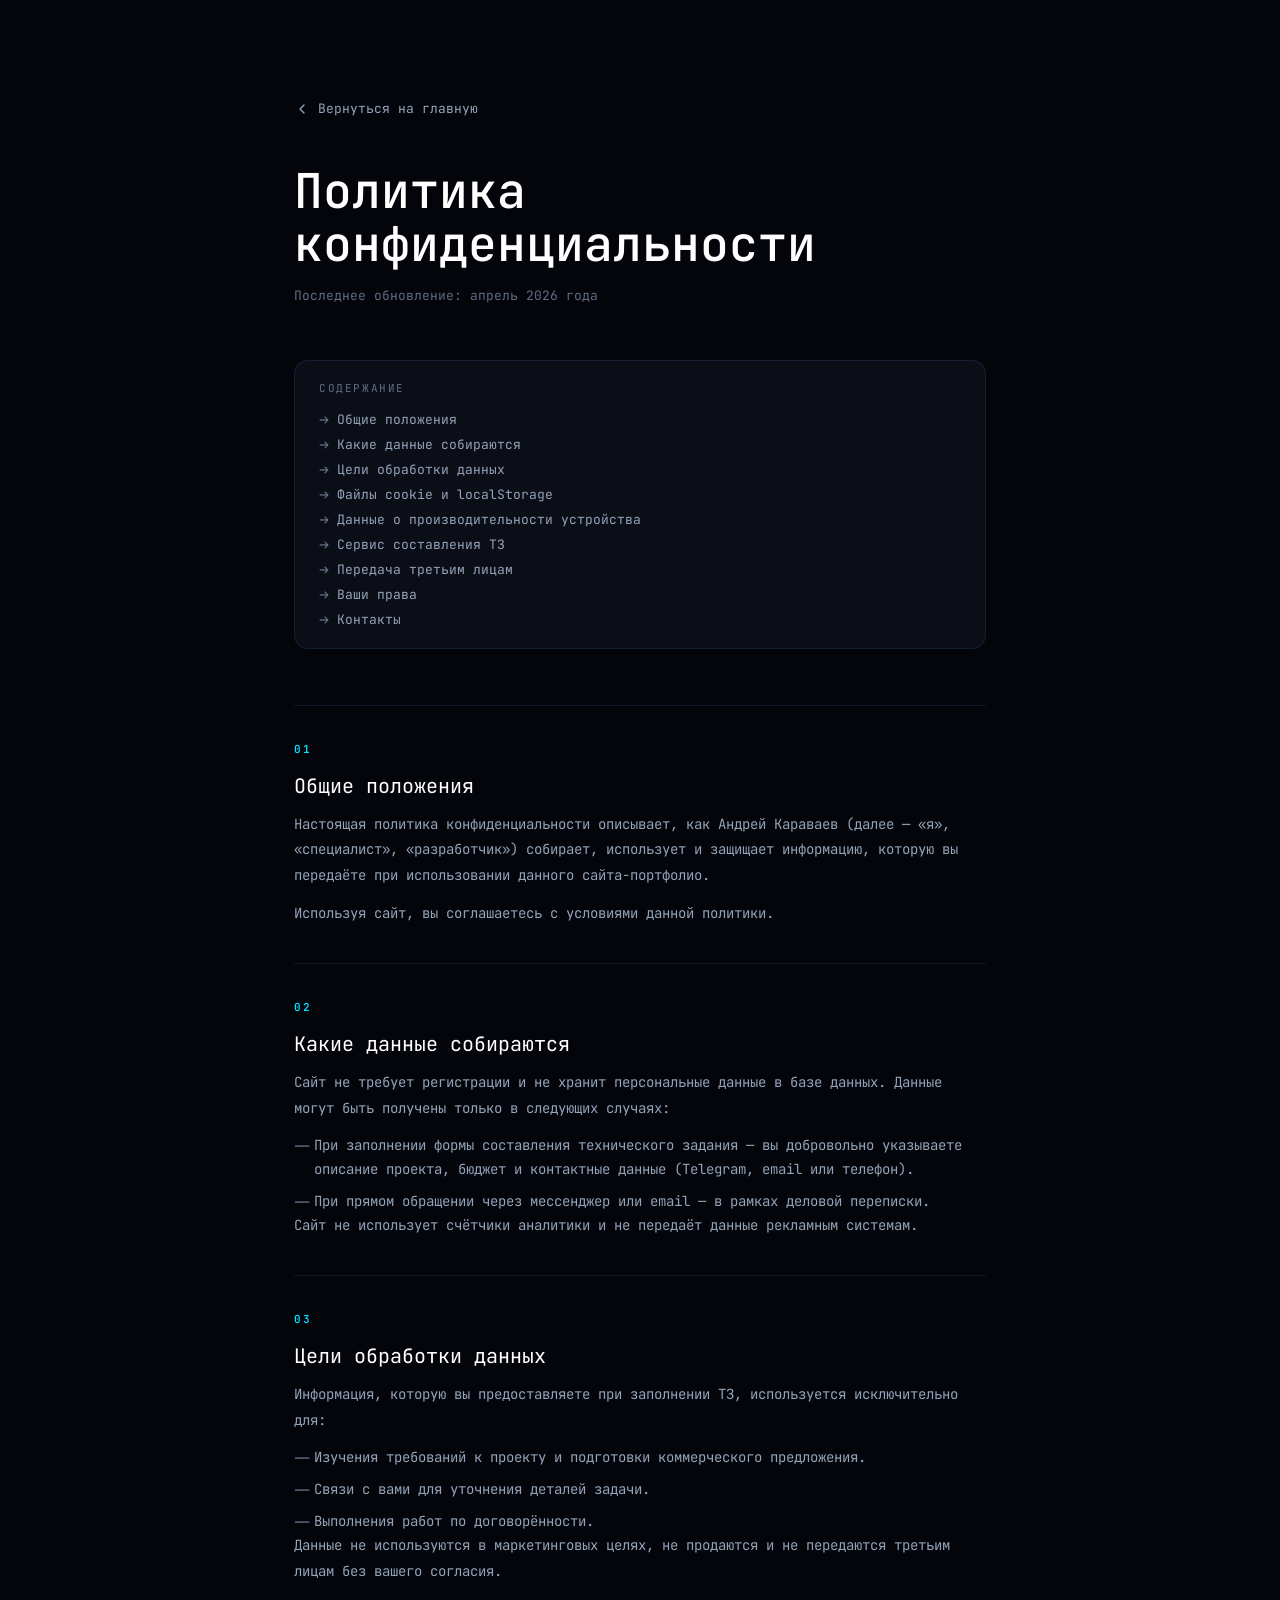
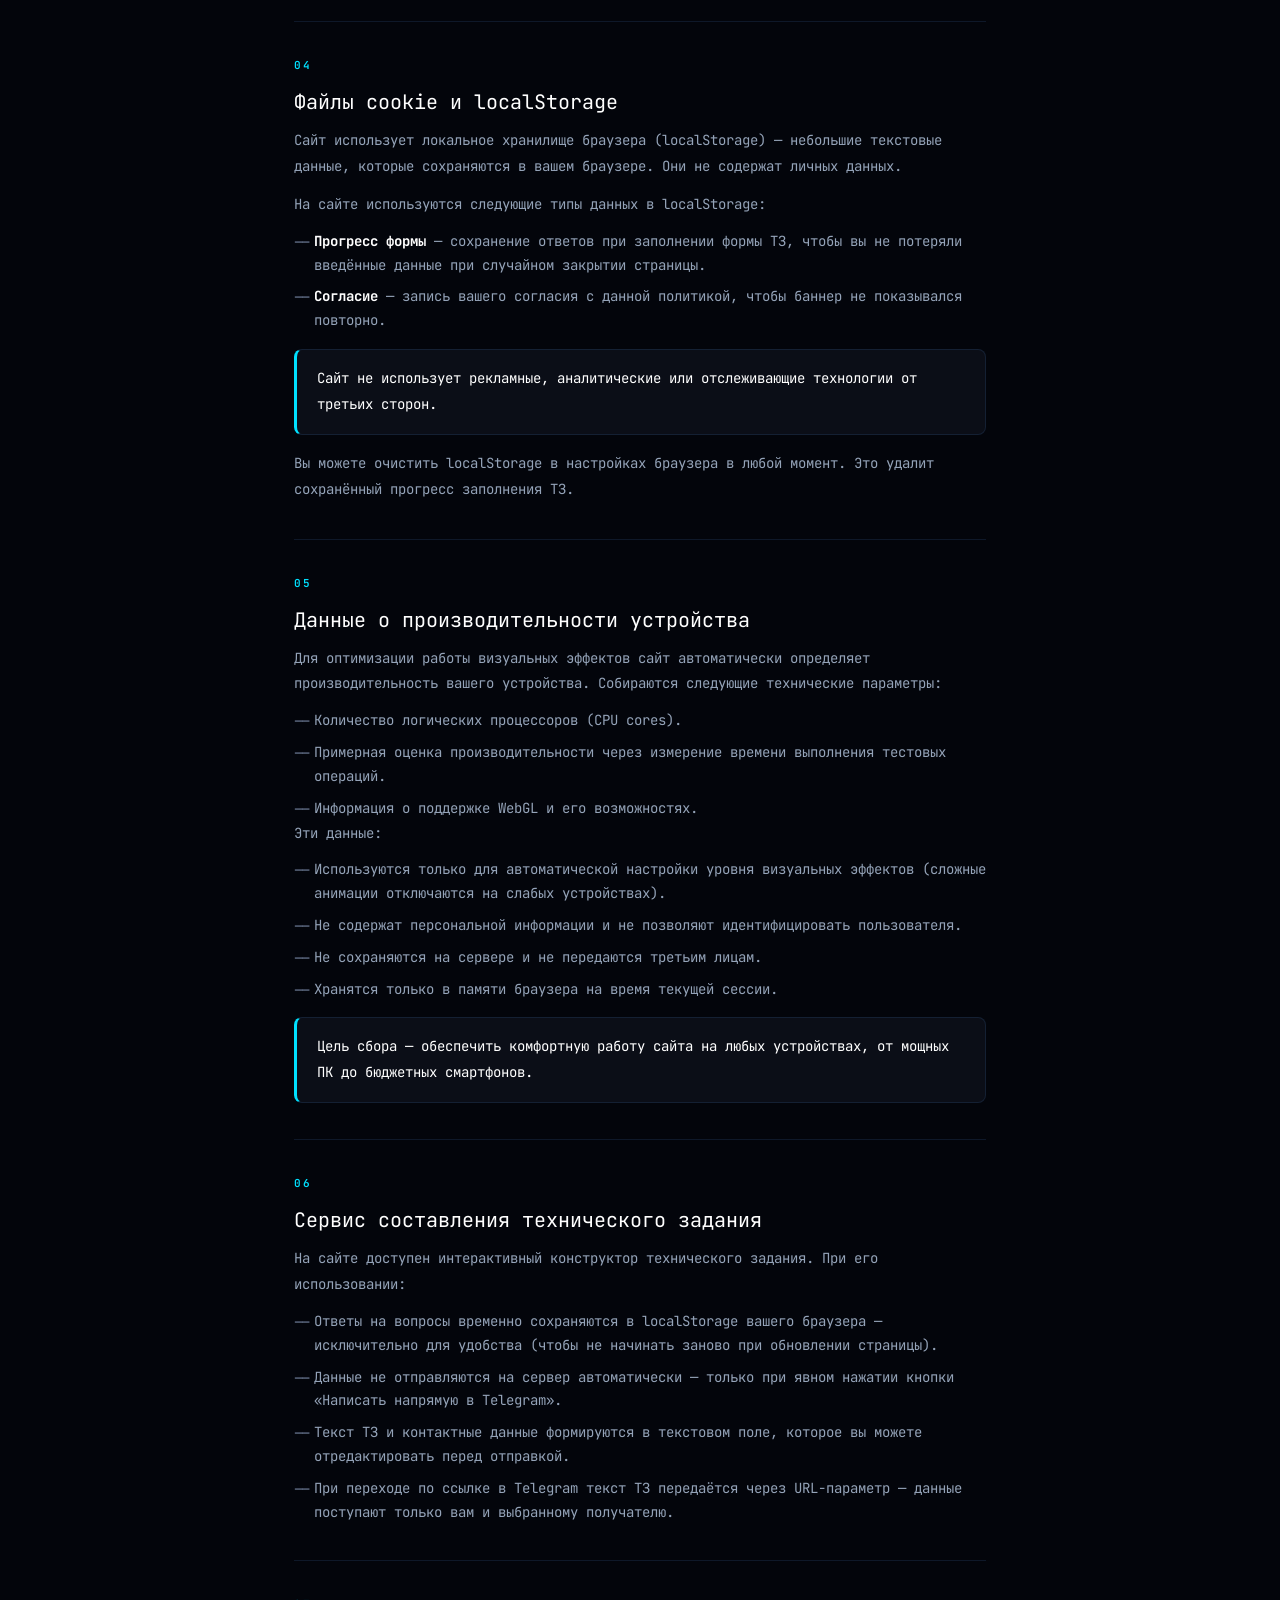
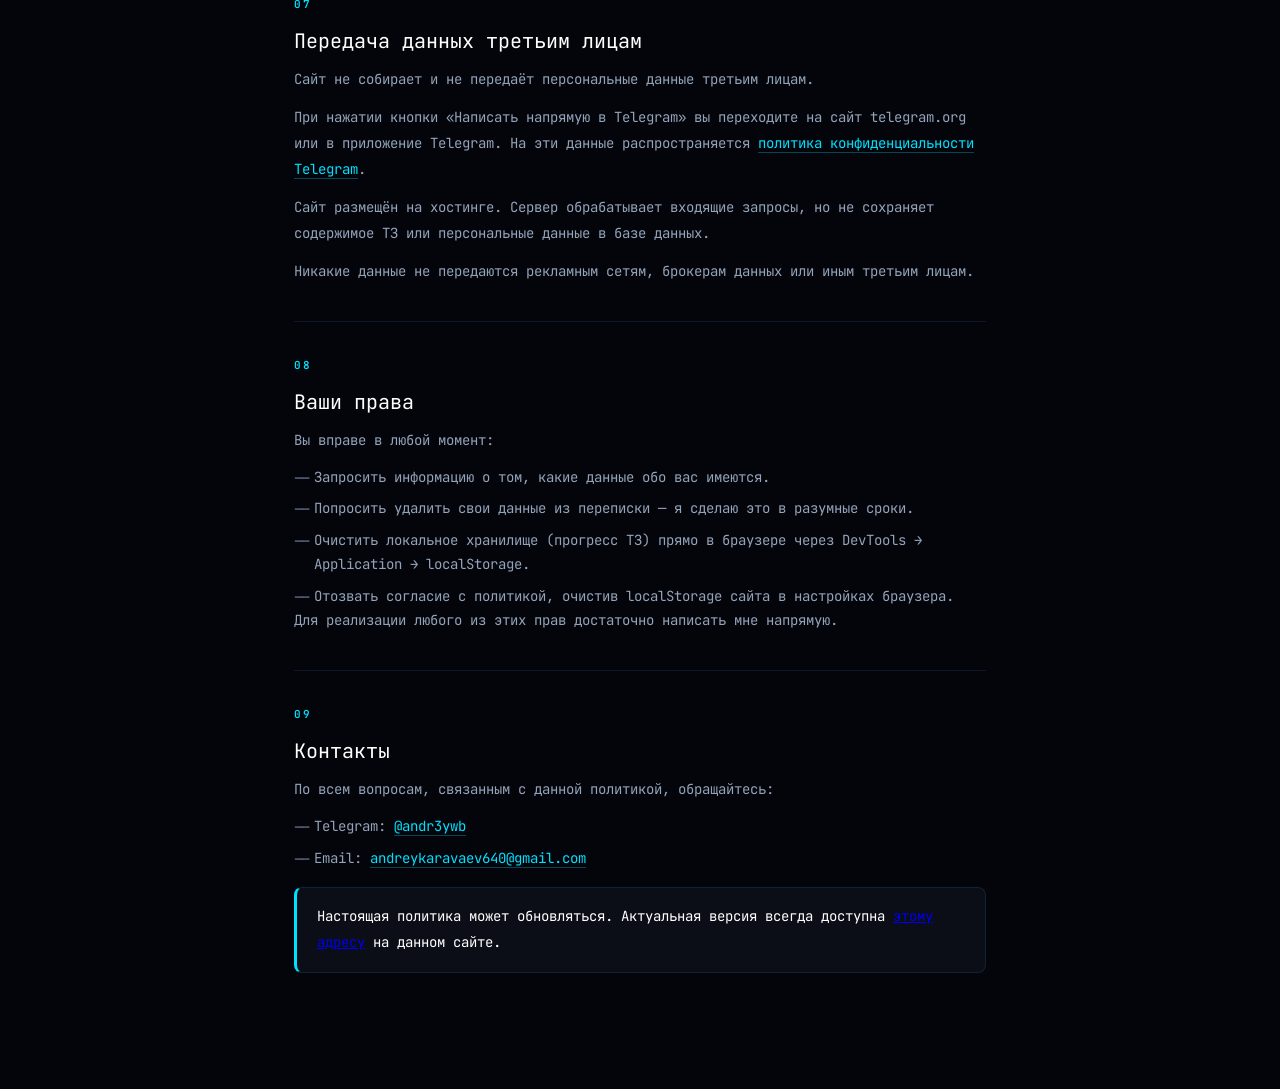
==== commit 1e91ef8e: "Изменение ссылки на политику конфидециальности" ====
--- a/privacy.html
+++ b/privacy.html
@@ -145,7 +145,7 @@
       <li>Email: <a href="mailto:andreykaravaev640@gmail.com" class="legal-contact-link">andreykaravaev640@gmail.com</a></li>
     </ul>
     <div class="legal-highlight">
-      <p>Настоящая политика может обновляться. Актуальная версия всегда доступна по адресу <code style="font-family:'JetBrains Mono',monospace;color:var(--accent2);font-size:13px">/privacy</code> на данном сайте.</p>
+      <p>Настоящая политика может обновляться. Актуальная версия всегда доступна <a href="privacy.html">этому адресу</a> на данном сайте.</p>
     </div>
   </div>
 
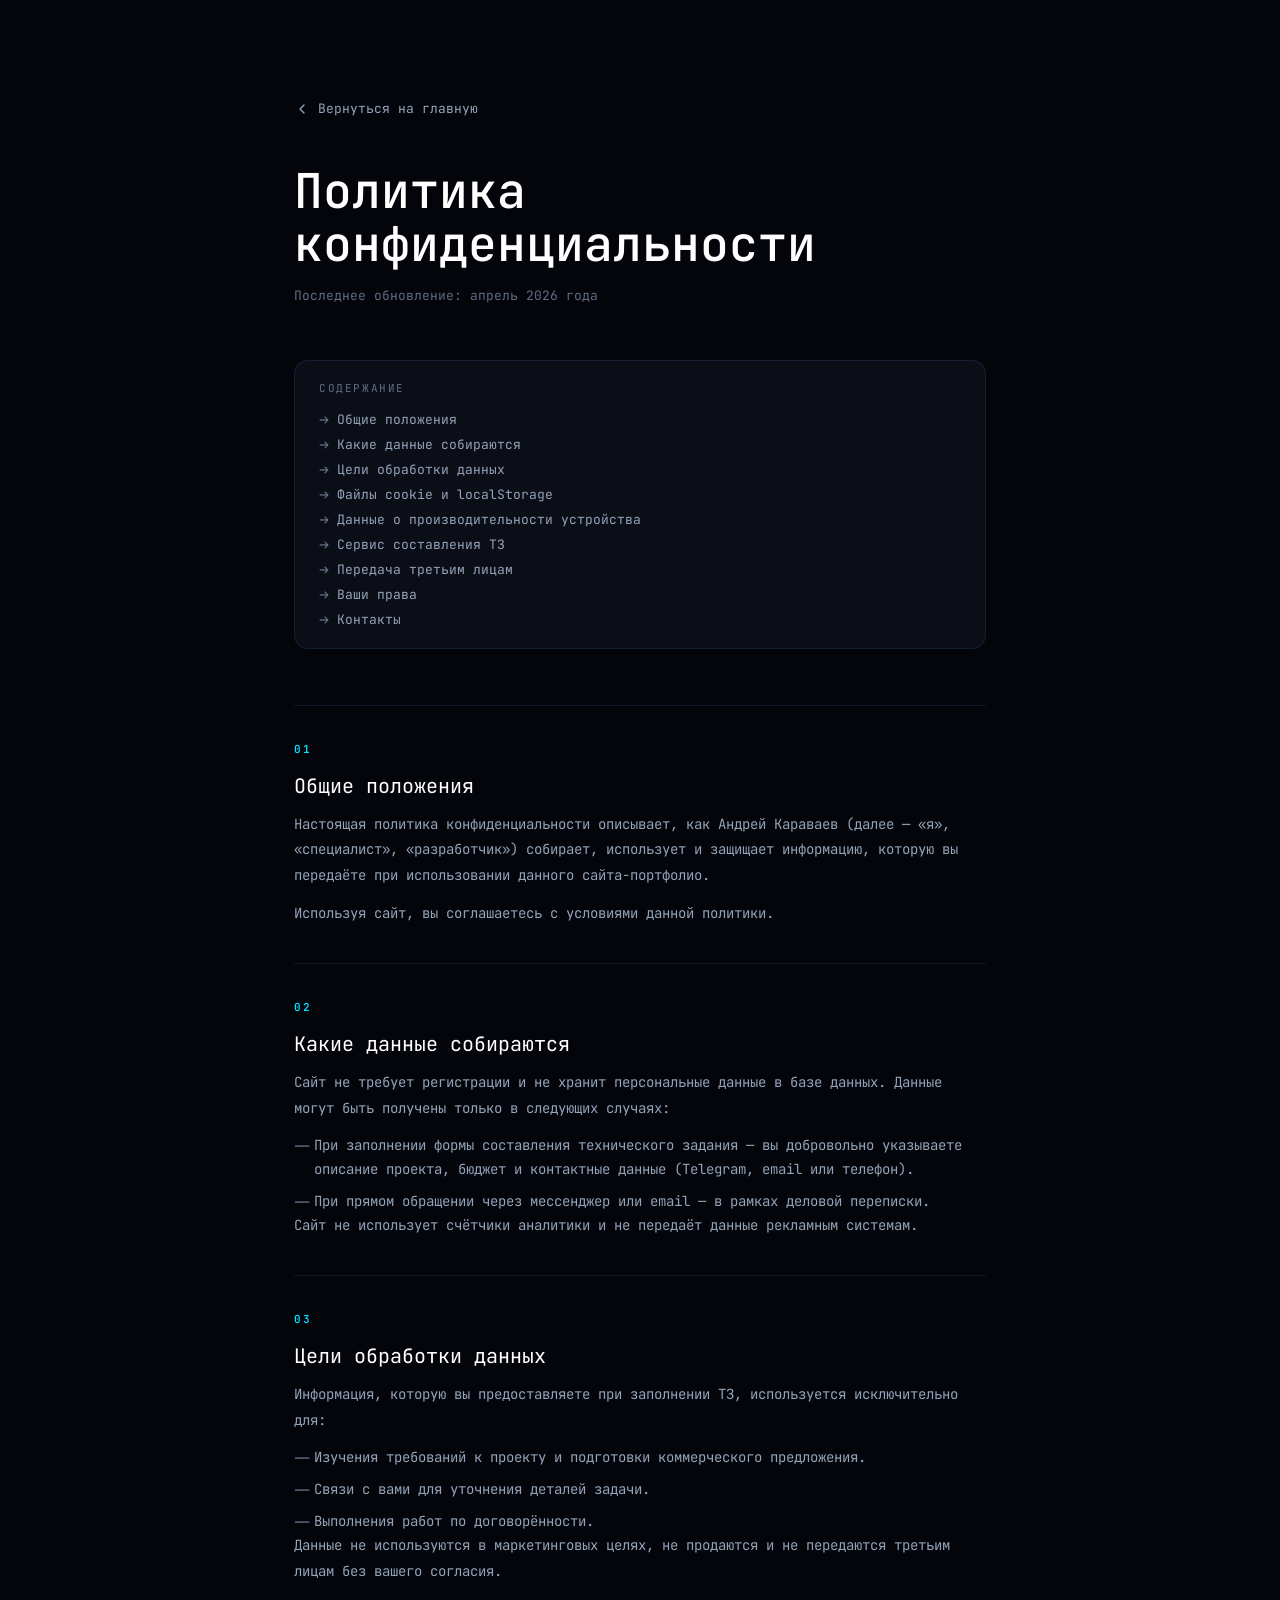
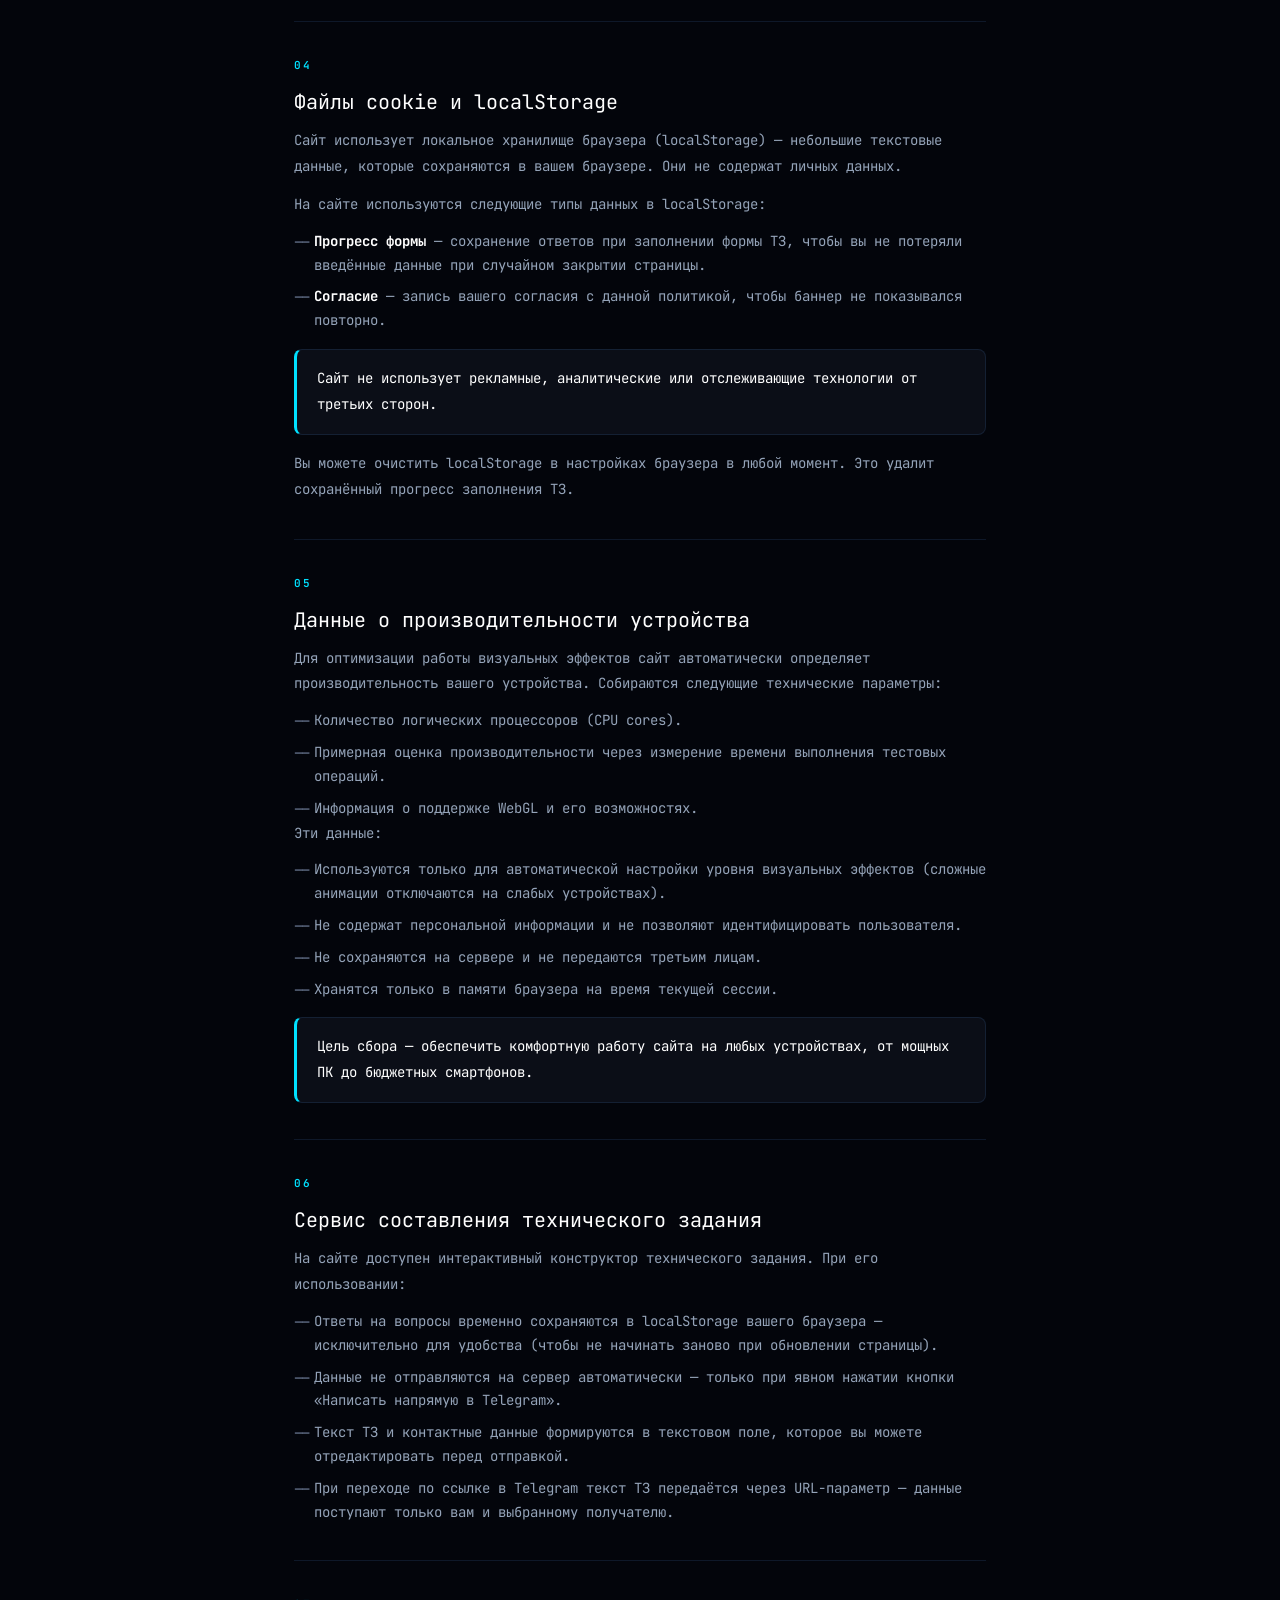
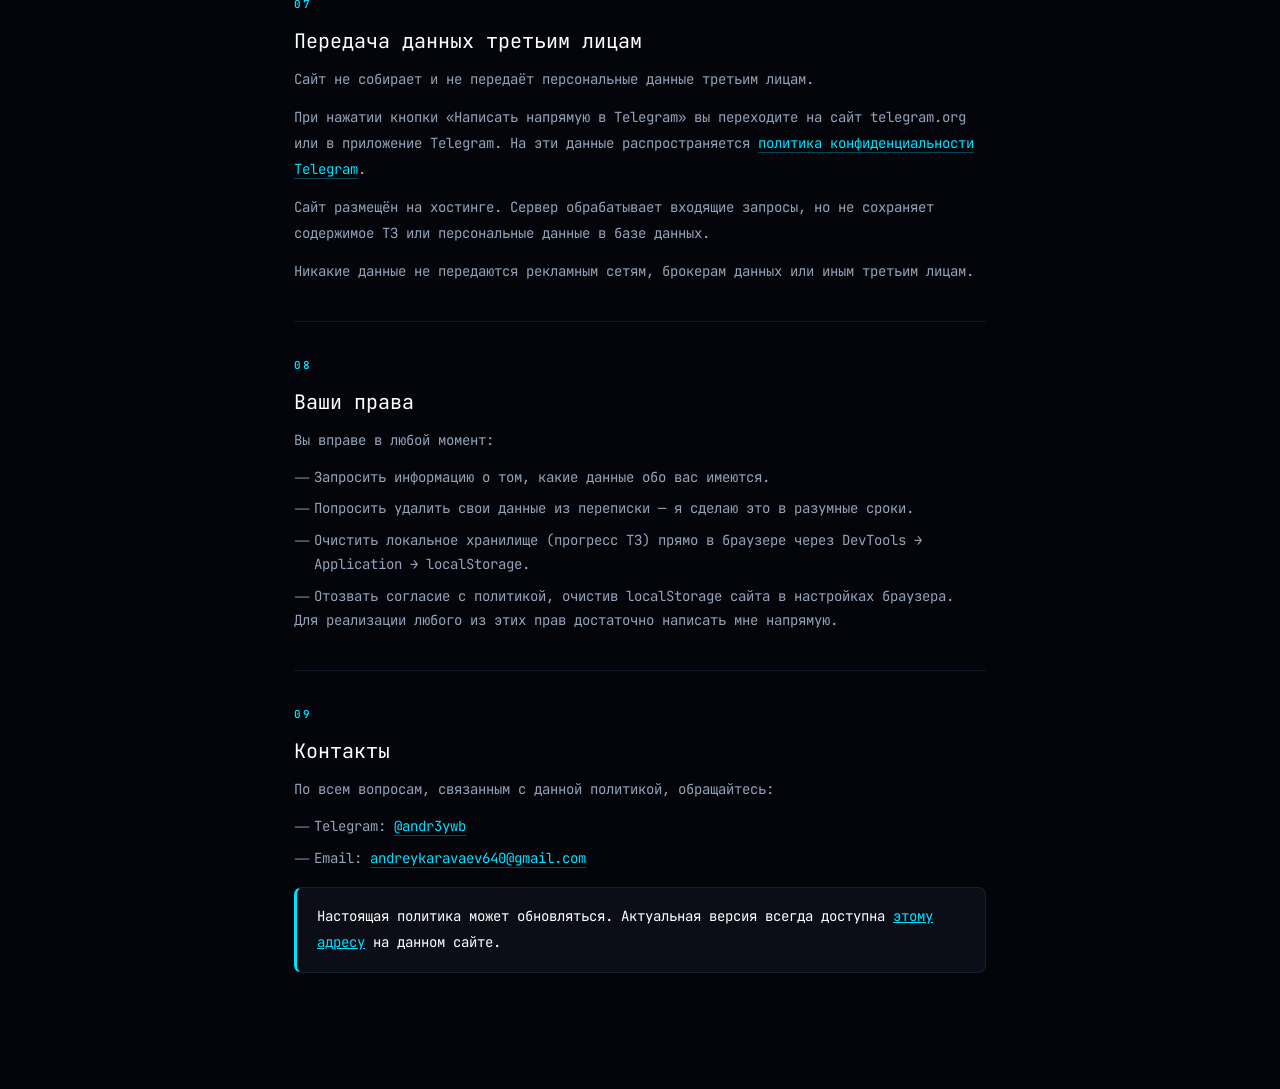
==== commit 076f267e: "Изменение ссылки на политику конфидециальности" ====
--- a/privacy.html
+++ b/privacy.html
@@ -145,7 +145,7 @@
       <li>Email: <a href="mailto:andreykaravaev640@gmail.com" class="legal-contact-link">andreykaravaev640@gmail.com</a></li>
     </ul>
     <div class="legal-highlight">
-      <p>Настоящая политика может обновляться. Актуальная версия всегда доступна <a href="privacy.html">этому адресу</a> на данном сайте.</p>
+      <p>Настоящая политика может обновляться. Актуальная версия всегда доступна <a href="privacy.html" style="color: var(--accent2)">этому адресу</a> на данном сайте.</p>
     </div>
   </div>
 
